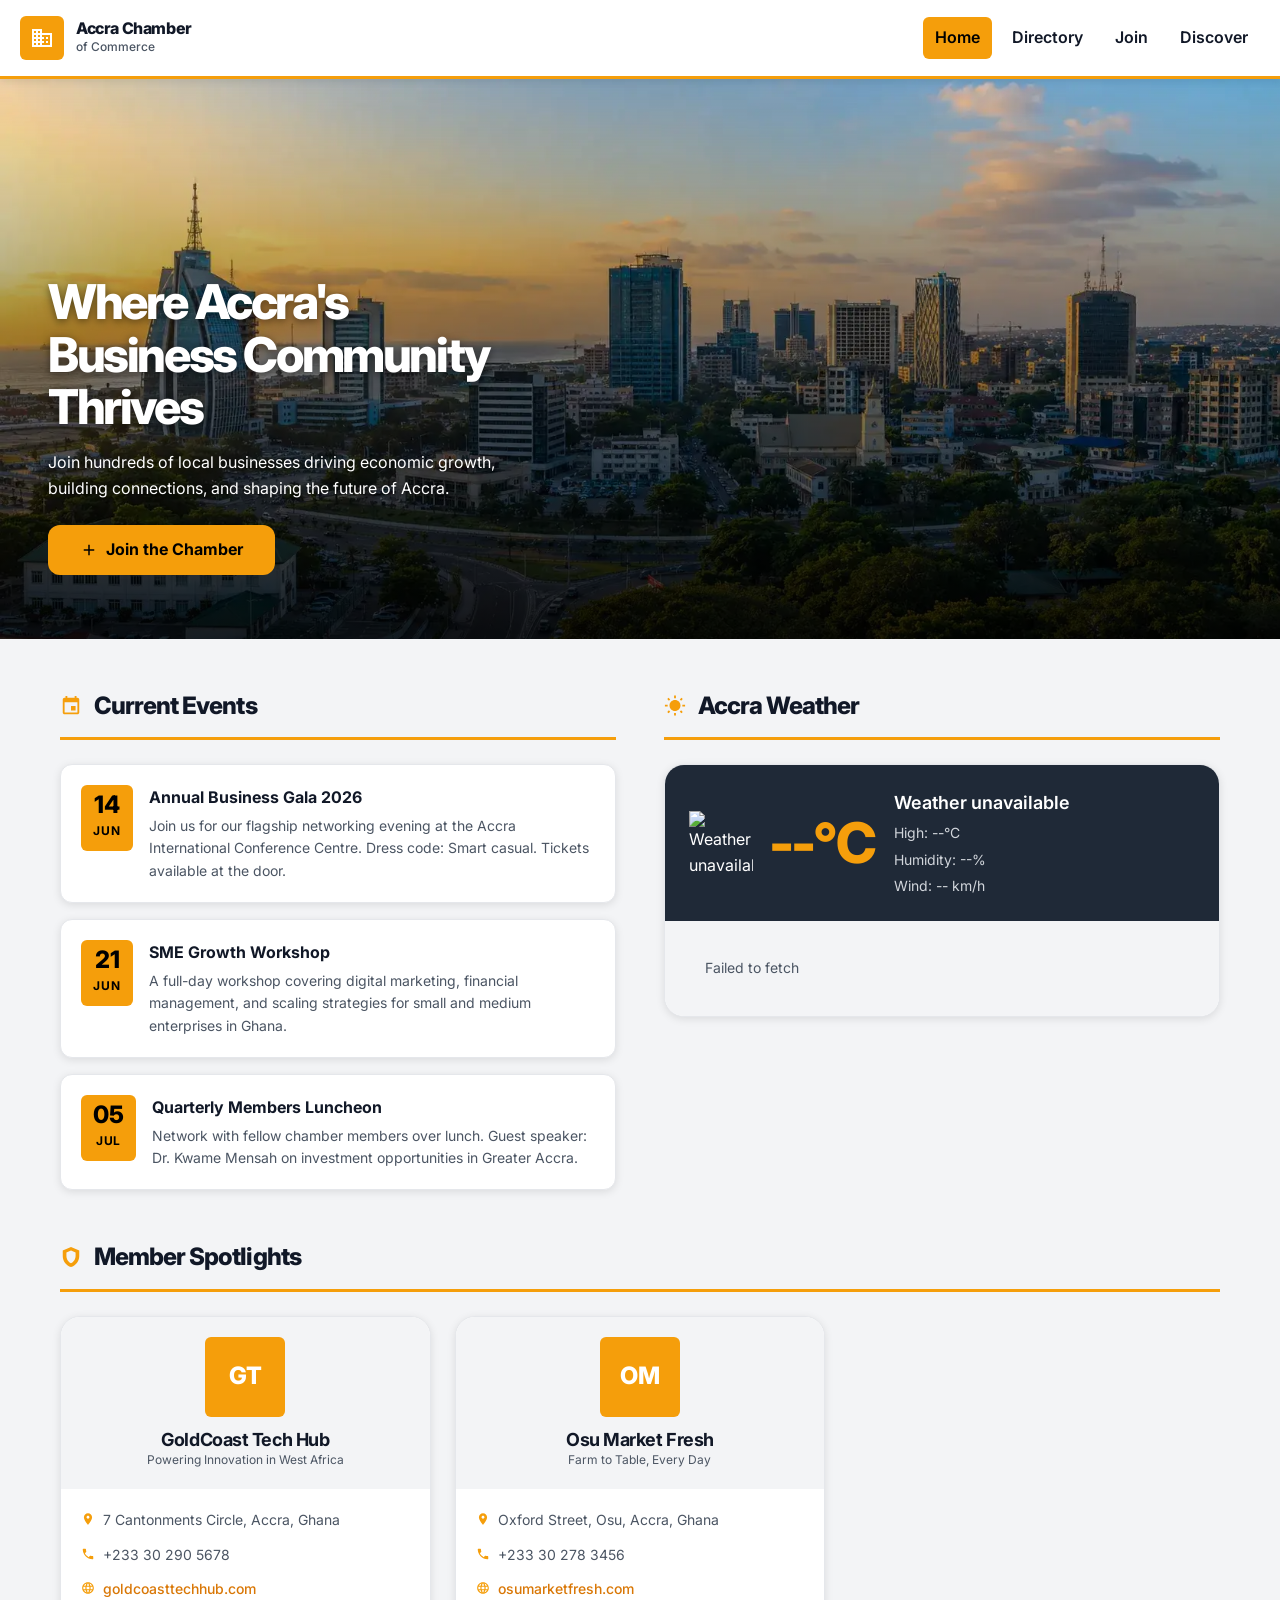
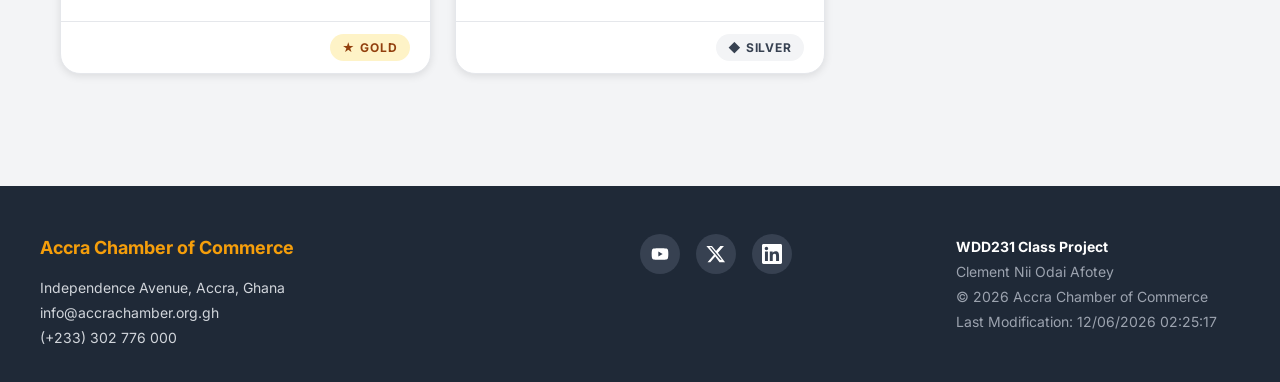
==== chamber/index.html @ cc4cff52 "Refactor index.html structure for clarity, update hero section, and enhance CSS styles for better re" ====
<!DOCTYPE html>
<html lang="en">
<head>
  <meta charset="UTF-8">
  <meta name="viewport" content="width=device-width, initial-scale=1.0">
  <meta name="description" content="Welcome to the Accra Chamber of Commerce — connecting local businesses, fostering growth, and building community in Accra, Ghana.">
  <meta name="author" content="Clement Nii Odai Afotey">
  <title>Home | Accra Chamber of Commerce</title>

  <!-- Favicon -->
  <link rel="icon" href="favicon.ico">

  <!-- Open Graph / Facebook -->
  <meta property="og:type" content="website">
  <meta property="og:url" content="https://vikersjunior.github.io/wdd231/chamber/index.html">
  <meta property="og:title" content="Accra Chamber of Commerce">
  <meta property="og:description" content="Connecting local businesses, fostering growth, and building community in Accra, Ghana.">
  <meta property="og:image" content="https://vikersjunior.github.io/wdd231/images/profile.webp">
  <meta property="og:locale" content="en_GH">
  <meta property="og:site_name" content="Accra Chamber of Commerce">

  <!-- Google Fonts — non-render-blocking -->
  <link rel="preconnect" href="https://fonts.googleapis.com">
  <link rel="preconnect" href="https://fonts.gstatic.com" crossorigin>
  <link rel="preload" as="style"
        href="https://fonts.googleapis.com/css2?family=Inter:ital,opsz,wght@0,14..32,100..900;1,14..32,100..900&display=swap">
  <link rel="stylesheet"
        href="https://fonts.googleapis.com/css2?family=Inter:ital,opsz,wght@0,14..32,100..900;1,14..32,100..900&display=swap"
        media="print" onload="this.media='all'">
  <noscript>
    <link rel="stylesheet"
          href="https://fonts.googleapis.com/css2?family=Inter:ital,opsz,wght@0,14..32,100..900;1,14..32,100..900&display=swap">
  </noscript>

  <!-- CSS: shared first, then page-specific -->
  <link rel="stylesheet" href="styles/normalize.css">
  <link rel="stylesheet" href="styles/small.css">
  <link rel="stylesheet" href="styles/large.css" media="screen and (min-width: 640px)">
  <link rel="stylesheet" href="styles/home.css">

  <!-- Scripts (deferred) -->
  <script src="scripts/date.js" defer></script>
  <script src="scripts/navigation.js" defer></script>
  <script src="scripts/weather.js" defer></script>
  <script src="scripts/spotlights.js" defer></script>
</head>
<body>

  <!-- ======================================================
       HEADER — identical to directory.html
  ====================================================== -->
  <header class="site-header">
    <a href="index.html" class="site-logo" aria-label="Accra Chamber of Commerce home">
      <div class="logo-icon" aria-hidden="true">
        <svg viewBox="0 0 24 24">
          <path d="M12 7V3H2v18h20V7H12zM6 19H4v-2h2v2zm0-4H4v-2h2v2zm0-4H4V9h2v2zm0-4H4V5h2v2zm4 12H8v-2h2v2zm0-4H8v-2h2v2zm0-4H8V9h2v2zm0-4H8V5h2v2zm10 12h-8v-2h2v-2h-2v-2h2v-2h-2V9h8v10zm-2-8h-2v2h2v-2zm0 4h-2v2h2v-2z"/>
        </svg>
      </div>
      <div class="logo-text">
        <span class="logo-name">Accra Chamber</span>
        <span class="logo-sub">of Commerce</span>
      </div>
    </a>

    <nav id="nav-menu"
         class="primary-nav"
         aria-label="Primary navigation">
      <a href="index.html" class="nav-link" aria-current="page">Home</a>
      <a href="directory.html" class="nav-link">Directory</a>
      <a href="join.html" class="nav-link">Join</a>
      <a href="discover.html" class="nav-link">Discover</a>
    </nav>

    <button id="menu-toggle"
            class="hamburger"
            aria-label="Toggle navigation menu"
            aria-expanded="false"
            aria-controls="nav-menu">
      <span></span>
      <span></span>
      <span></span>
    </button>
  </header>

  <!-- ======================================================
       MAIN CONTENT
  ====================================================== -->
  <main>

    <!-- ── Hero — with CTA overlay ──────────────────────── -->
    <section aria-label="Welcome banner">
      <div class="hero">
      <!-- Replace hero.webp with an actual Accra skyline or city image -->
      <img class="hero-img"
           src="images/hero.webp"
           alt="Accra city skyline at dusk"
           width="1400"
           height="560"
           loading="eager"
           fetchpriority="high">
      <div class="hero-overlay" aria-hidden="true"></div>
      <div class="hero-content">
        <h1 class="hero-title">Where Accra's<br>Business Community Thrives</h1>
        <p>Join hundreds of local businesses driving economic growth, building connections, and shaping the future of Accra.</p>
        <a href="join.html" class="cta-btn">
          <svg viewBox="0 0 24 24" width="18" height="18" fill="#000000" aria-hidden="true">
            <path d="M19 13h-6v6h-2v-6H5v-2h6V5h2v6h6v2z"/>
          </svg>
          Join the Chamber
        </a>
      </div>
    </div>
  </section>

    </section><!-- /.hero section -->

    <div class="home-main">

      <!-- ── Current Events ──────────────────────────────── -->
      <section class="home-section-events" aria-label="Current events">
        <h2 class="section-title">
          <svg viewBox="0 0 24 24" aria-hidden="true">
            <path d="M17 12h-5v5h5v-5zM16 1v2H8V1H6v2H5c-1.11 0-1.99.9-1.99 2L3 19c0 1.1.89 2 2 2h14c1.1 0 2-.9 2-2V5c0-1.1-.9-2-2-2h-1V1h-2zm3 18H5V8h14v11z"/>
          </svg>
          Current Events
        </h2>
        <div class="events-list">

          <article class="event-card">
            <div class="event-date">
              <span class="day">14</span>
              <span class="month">Jun</span>
            </div>
            <div class="event-info">
              <h3>Annual Business Gala 2026</h3>
              <p>Join us for our flagship networking evening at the Accra International Conference Centre. Dress code: Smart casual. Tickets available at the door.</p>
            </div>
          </article>

          <article class="event-card">
            <div class="event-date">
              <span class="day">21</span>
              <span class="month">Jun</span>
            </div>
            <div class="event-info">
              <h3>SME Growth Workshop</h3>
              <p>A full-day workshop covering digital marketing, financial management, and scaling strategies for small and medium enterprises in Ghana.</p>
            </div>
          </article>

          <article class="event-card">
            <div class="event-date">
              <span class="day">05</span>
              <span class="month">Jul</span>
            </div>
            <div class="event-info">
              <h3>Quarterly Members Luncheon</h3>
              <p>Network with fellow chamber members over lunch. Guest speaker: Dr. Kwame Mensah on investment opportunities in Greater Accra.</p>
            </div>
          </article>

        </div>
      </section>

      <!-- ── Weather ─────────────────────────────────────── -->
      <section class="home-section-weather" aria-label="Current weather in Accra">
        <h2 class="section-title">
          <svg viewBox="0 0 24 24" aria-hidden="true">
            <path d="M6.76 4.84l-1.8-1.79-1.41 1.41 1.79 1.79 1.42-1.41zM4 10.5H1v2h3v-2zm9-9.95h-2V3.5h2V.55zm7.45 3.91l-1.41-1.41-1.79 1.79 1.41 1.41 1.79-1.79zm-3.21 13.7l1.79 1.8 1.41-1.41-1.8-1.79-1.4 1.4zM20 10.5v2h3v-2h-3zm-8-5c-3.31 0-6 2.69-6 6s2.69 6 6 6 6-2.69 6-6-2.69-6-6-6zm-1 16.95h2V19.5h-2v2.95zm-7.45-3.91l1.41 1.41 1.79-1.8-1.41-1.41-1.79 1.8z"/>
          </svg>
          Accra Weather
        </h2>
        <div class="weather-card">
          <div class="weather-current">
            <div class="weather-main">
              <img id="weather-icon"
                   class="weather-icon"
                   src="data:image/svg+xml,%3Csvg xmlns='http://www.w3.org/2000/svg' viewBox='0 0 64 64'%3E%3C/svg%3E"
                   alt="Current weather conditions"
                   width="64"
                   height="64"
                   loading="lazy">
              <span id="weather-temp" class="weather-temp-display">--°C</span>
            </div>
            <div class="weather-info">
              <span id="weather-desc" class="weather-desc-text">Loading…</span>
              <span id="weather-high" class="weather-meta">High: --°C</span>
              <span id="weather-humidity" class="weather-meta">Humidity: --%</span>
              <span id="weather-wind" class="weather-meta">Wind: -- km/h</span>
            </div>
          </div>
          <div id="weather-forecast" class="weather-forecast" role="group" aria-label="3-day forecast">
            <!-- Populated by weather.js -->
          </div>
        </div>
      </section>

      <!-- ── Company Spotlights ──────────────────────────── -->
      <section class="home-section-spotlights" aria-label="Member spotlights">
        <h2 class="section-title">
          <svg viewBox="0 0 24 24" aria-hidden="true">
            <path d="M12 1L3 5v6c0 5.55 3.84 10.74 9 12 5.16-1.26 9-6.45 9-12V5l-9-4zm0 4l5 2.18V11c0 3.5-2.33 6.79-5 7.93-2.67-1.14-5-4.43-5-7.93V7.18L12 5z"/>
          </svg>
          Member Spotlights
        </h2>
        <div id="spotlight-grid" role="group" aria-live="polite" aria-label="Featured members">
          <!-- Populated by spotlights.js -->
        </div>
      </section>

    </div><!-- /.home-main -->

  </main>

  <!-- ======================================================
       FOOTER — identical to directory.html
  ====================================================== -->
  <footer class="site-footer">
    <div class="footer-inner">

      <div class="footer-brand">
        <p>Accra Chamber of Commerce</p>
        <address>
          Independence Avenue, Accra, Ghana<br>
          info@accrachamber.org.gh<br>
          <a href="tel:+233302776000">(+233) 302 776 000</a>
        </address>
      </div>

      <div class="footer-social">
        <a href="https://youtube.com" aria-label="YouTube" target="_blank" rel="noopener noreferrer">
          <svg viewBox="0 0 24 24" aria-hidden="true">
            <path d="M21.58 7.19c-.23-.86-.91-1.54-1.77-1.77C18.25 5 12 5 12 5s-6.25 0-7.81.42c-.86.23-1.54.91-1.77 1.77C2 8.75 2 12 2 12s0 3.25.42 4.81c.23.86.91 1.54 1.77 1.77C5.75 19 12 19 12 19s6.25 0 7.81-.42c.86-.23 1.54-.91 1.77-1.77C22 15.25 22 12 22 12s0-3.25-.42-4.81zM10 15V9l5.2 3-5.2 3z"/>
          </svg>
        </a>
        <a href="https://twitter.com" aria-label="X (Twitter)" target="_blank" rel="noopener noreferrer">
          <svg viewBox="0 0 24 24" aria-hidden="true">
            <path d="M18.244 2.25h3.308l-7.227 8.26 8.502 11.24h-6.6l-5.165-6.75-5.913 6.75h-3.308l7.73-8.835L.424 2.25h6.755l4.872 6.237 5.193-6.237zM17.002 18.874h1.834L6.287 3.875H4.332l12.67 14.999z"/>
          </svg>
        </a>
        <a href="https://linkedin.com" aria-label="LinkedIn" target="_blank" rel="noopener noreferrer">
          <svg viewBox="0 0 24 24" aria-hidden="true">
            <path d="M20.447 20.452h-3.554v-5.569c0-1.328-.027-3.037-1.852-3.037-1.853 0-2.136 1.445-2.136 2.939v5.667H9.351V9h3.414v1.561h.046c.477-.9 1.637-1.85 3.37-1.85 3.601 0 4.267 2.37 4.267 5.455v6.286zM5.337 7.433c-1.144 0-2.063-.926-2.063-2.065 0-1.138.92-2.063 2.063-2.063 1.14 0 2.064.925 2.064 2.063 0 1.139-.925 2.065-2.064 2.065zm1.782 13.019H3.555V9h3.564v11.452zM22.225 0H1.771C.792 0 0 .774 0 1.729v20.542C0 23.227.792 24 1.771 24h20.451C23.2 24 24 23.227 24 22.271V1.729C24 .774 23.2 0 22.225 0z"/>
          </svg>
        </a>
      </div>

      <div class="footer-meta">
        <strong>WDD231 Class Project</strong><br>
        Clement Nii Odai Afotey<br>
        &copy; <span id="currentyear">2026</span> Accra Chamber of Commerce<br>
        <span id="lastModified">Last Modification: --/--/---- --:--:--</span>
      </div>

    </div>
  </footer>

</body>
</html>
---- chamber/styles/small.css ----
/* ============================================================
   Chamber of Commerce — Design Tokens
   ============================================================ */
:root {
  --color-primary: #f59e0b;
  --color-primary-dark: #d97706;
  --color-secondary: #f3f4f6;
  --color-black: #000000;
  --color-white: #ffffff;
  --color-text: #111827;
  --color-text-muted: #4b5563;
  --color-border: #e5e7eb;
  --color-footer-bg: #1f2937;
  --color-shadow: #0000001a;

  --color-gold-badge: #f59e0b;
  --color-silver-badge: #9ca3af;
  --color-member-badge: #6b7280;

  --font-body: Inter, "Segoe UI", Roboto, Helvetica, Arial, sans-serif;

  --fs-xs: 0.75rem;
  --fs-sm: 0.875rem;
  --fs-base: 1rem;
  --fs-lg: 1.125rem;
  --fs-xl: 1.5rem;
  --fs-2xl: 2rem;

  --space-1: 0.25rem;
  --space-2: 0.5rem;
  --space-3: 0.75rem;
  --space-4: 1rem;
  --space-5: 1.25rem;
  --space-6: 1.5rem;
  --space-8: 2rem;
  --space-10: 3rem;
  --space-12: 4rem;

  --radius-sm: 6px;
  --radius-md: 12px;
  --radius-lg: 20px;
  --shadow: 0 2px 8px var(--color-shadow);
}

/* ============================================================
   Reset & Base
   ============================================================ */
*, *::before, *::after {
  box-sizing: border-box;
  margin: 0;
  padding: 0;
}

html { scroll-behavior: smooth; }

body {
  font-family: var(--font-body);
  background: var(--color-secondary);
  color: var(--color-text);
  line-height: 1.6;
  min-height: 100vh;
}

img {
  display: block;
  max-width: 100%;
}

a { text-decoration: none; }

button {
  font-family: var(--font-body);
  cursor: pointer;
  border: 0;
}

/* ============================================================
   Visually Hidden
   ============================================================ */
.visually-hidden {
  position: absolute;
  width: 1px;
  height: 1px;
  padding: 0;
  margin: -1px;
  overflow: hidden;
  clip-path: inset(50%);
  white-space: nowrap;
  border: 0;
}

/* ============================================================
   Header
   ============================================================ */
.site-header {
  background: var(--color-white);
  border-bottom: 3px solid var(--color-primary);
  padding: var(--space-4) var(--space-5);
  display: flex;
  align-items: center;
  justify-content: space-between;
  gap: var(--space-4);
  position: sticky;
  top: 0;
  z-index: 100;
  box-shadow: var(--shadow);
}

.site-logo {
  display: flex;
  align-items: center;
  gap: var(--space-3);
  text-decoration: none;
}

.logo-icon {
  width: 44px;
  height: 44px;
  background: var(--color-primary);
  border-radius: var(--radius-sm);
  display: flex;
  align-items: center;
  justify-content: center;
  flex-shrink: 0;
}

.logo-icon svg {
  width: 24px;
  height: 24px;
  fill: var(--color-white);
}

.logo-text {
  display: flex;
  flex-direction: column;
}

.logo-name {
  font-size: var(--fs-base);
  font-weight: 800;
  color: var(--color-text);
  line-height: 1.1;
  letter-spacing: -0.025em;
}

.logo-sub {
  font-size: var(--fs-xs);
  color: var(--color-text-muted);
  font-weight: 500;
}

/* Hamburger */
.hamburger {
  display: flex;
  flex-direction: column;
  justify-content: space-between;
  width: 2rem;
  height: 1.4rem;
  background: #00000000;
  border: 0;
  cursor: pointer;
  padding: 0;
  z-index: 101;
}

.hamburger span {
  width: 100%;
  height: 3px;
  background: var(--color-text);
  border-radius: 999px;
  transition: transform 0.2s ease, opacity 0.2s ease;
}

/* Primary Nav */
.primary-nav {
  display: none;
  flex-direction: column;
  gap: var(--space-2);
  position: absolute;
  top: calc(100% + 2px);
  left: 0;
  right: 0;
  background: var(--color-white);
  border-bottom: 3px solid var(--color-primary);
  padding: var(--space-4) var(--space-5);
  box-shadow: var(--shadow);
}

.primary-nav.is-open {
  display: flex;
}

.nav-link {
  font-size: var(--fs-base);
  font-weight: 600;
  color: var(--color-text);
  padding: var(--space-2) var(--space-3);
  border-radius: var(--radius-sm);
  transition: background 0.15s ease, color 0.15s ease;
}

.nav-link:hover {
  background: var(--color-secondary);
  color: var(--color-primary-dark);
}

.nav-link[aria-current="page"] {
  background: var(--color-primary);
  color: var(--color-black);
}

/* ============================================================
   Page Wrapper
   ============================================================ */
.page-wrapper {
  max-width: 1200px;
  margin: 0 auto;
  padding: var(--space-8) var(--space-5);
}

/* ============================================================
   Page Hero / Intro
   ============================================================ */
.page-intro {
  margin-bottom: var(--space-8);
}

.page-intro h1 {
  font-size: var(--fs-2xl);
  font-weight: 800;
  color: var(--color-text);
  letter-spacing: -0.05em;
  line-height: 1.1;
}

.page-intro p {
  color: var(--color-text-muted);
  font-size: var(--fs-base);
  margin-top: var(--space-2);
}

/* ============================================================
   Toolbar (view toggle + count)
   ============================================================ */
.directory-toolbar {
  display: flex;
  align-items: center;
  justify-content: space-between;
  flex-wrap: wrap;
  gap: var(--space-4);
  margin-bottom: var(--space-6);
  padding: var(--space-4);
  background: var(--color-white);
  border-radius: var(--radius-md);
  box-shadow: var(--shadow);
}

.member-count {
  font-size: var(--fs-sm);
  color: var(--color-text-muted);
  font-weight: 500;
}

.member-count strong {
  color: var(--color-text);
}

.view-toggle {
  display: flex;
  gap: var(--space-2);
}

.toggle-btn {
  display: inline-flex;
  align-items: center;
  gap: var(--space-2);
  padding: var(--space-2) var(--space-4);
  border-radius: var(--radius-sm);
  font-size: var(--fs-sm);
  font-weight: 600;
  background: var(--color-secondary);
  color: var(--color-text-muted);
  border: 1px solid var(--color-border);
  transition: all 0.15s ease;
}

.toggle-btn svg {
  width: 16px;
  height: 16px;
  fill: var(--color-text-muted);
}

.toggle-btn.active svg,
.toggle-btn:hover svg {
  fill: var(--color-black);
}

.toggle-btn.active,
.toggle-btn:hover {
  background: var(--color-primary);
  color: var(--color-black);
  border-color: var(--color-primary);
}

/* ============================================================
   Members Grid (default)
   ============================================================ */
#members-container {
  display: grid;
  grid-template-columns: 1fr;
  gap: var(--space-6);
}

#members-container[aria-busy="true"] {
  min-height: 1600px;
}

/* ============================================================
   Member Card (grid view)
   ============================================================ */
.member-card {
  background: var(--color-white);
  border-radius: var(--radius-lg);
  overflow: hidden;
  box-shadow: var(--shadow);
  border: 1px solid var(--color-border);
  display: flex;
  flex-direction: column;
  transition: transform 0.2s ease, box-shadow 0.2s ease;
}

.member-card:hover {
  transform: translateY(-2px);
  box-shadow: 0 8px 24px var(--color-shadow);
}

.member-card.is-skeleton:hover {
  transform: none;
  box-shadow: var(--shadow);
}

.card-header {
  background: var(--color-secondary);
  padding: var(--space-5);
  display: flex;
  flex-direction: column;
  align-items: center;
  gap: var(--space-3);
  text-align: center;
}

.card-logo {
  width: 80px;
  height: 80px;
  object-fit: contain;
  border-radius: var(--radius-sm);
}

.card-logo-placeholder {
  width: 80px;
  height: 80px;
  background: var(--color-primary);
  border-radius: var(--radius-sm);
  display: flex;
  align-items: center;
  justify-content: center;
  font-size: var(--fs-xl);
  font-weight: 800;
  color: var(--color-white);
}

.card-name {
  font-size: var(--fs-lg);
  font-weight: 700;
  color: var(--color-text);
  letter-spacing: -0.025em;
  line-height: 1.2;
}

.card-tagline {
  font-size: var(--fs-xs);
  color: var(--color-text-muted);
}

.card-line {
  border-radius: 999px;
  background: linear-gradient(90deg, #e5e7eb 0%, #f3f4f6 50%, #e5e7eb 100%);
  background-size: 200% 100%;
  animation: skeleton-loading 1.4s ease-in-out infinite;
}

.card-line.name-line {
  width: 10rem;
  height: 1.25rem;
}

.card-line.tagline-line {
  width: 8rem;
  height: 0.875rem;
  margin-top: var(--space-2);
}

.card-line.detail-line {
  width: 100%;
  height: 0.95rem;
}

.member-card.is-skeleton .card-logo-placeholder {
  color: #00000000;
}

.member-card.is-skeleton .membership-badge {
  min-width: 5.75rem;
  min-height: 1.625rem;
  color: #00000000;
  background: linear-gradient(90deg, #e5e7eb 0%, #f3f4f6 50%, #e5e7eb 100%);
  background-size: 200% 100%;
  animation: skeleton-loading 1.4s ease-in-out infinite;
}

.card-body {
  padding: var(--space-5);
  display: flex;
  flex-direction: column;
  gap: var(--space-3);
  flex: 1;
}

.card-detail {
  display: flex;
  align-items: flex-start;
  gap: var(--space-2);
  font-size: var(--fs-sm);
  color: var(--color-text-muted);
}

.card-detail svg {
  width: 14px;
  height: 14px;
  fill: var(--color-primary);
  flex-shrink: 0;
  margin-top: 3px;
}

.card-detail a {
  color: var(--color-primary-dark);
  font-weight: 500;
}

.card-detail a:hover {
  text-decoration: underline;
}

.card-footer {
  padding: var(--space-3) var(--space-5);
  border-top: 1px solid var(--color-border);
  display: flex;
  align-items: center;
  justify-content: flex-end;
}

.membership-badge {
  display: inline-flex;
  align-items: center;
  gap: var(--space-1);
  padding: var(--space-1) var(--space-3);
  border-radius: 999px;
  font-size: var(--fs-xs);
  font-weight: 700;
  text-transform: uppercase;
  letter-spacing: 0.08em;
}

.membership-badge.gold {
  background: #fef3c7;
  color: #92400e;
}

.membership-badge.silver {
  background: #f3f4f6;
  color: #374151;
}

.membership-badge.member {
  background: #e5e7eb;
  color: #6b7280;
}

/* ============================================================
   List View
   ============================================================ */
#members-container.list-view {
  grid-template-columns: 1fr;
  gap: var(--space-3);
}

#members-container.list-view .member-card {
  flex-direction: row;
  align-items: center;
  border-radius: var(--radius-md);
}

#members-container.list-view .card-header {
  flex-direction: row;
  align-items: center;
  text-align: left;
  padding: var(--space-4);
  background: #00000000;
  min-width: 200px;
  flex-shrink: 0;
}

#members-container.list-view .card-logo,
#members-container.list-view .card-logo-placeholder {
  width: 44px;
  height: 44px;
  font-size: var(--fs-base);
}

#members-container.list-view .card-tagline {
  display: none;
}

#members-container.list-view .card-body {
  flex-direction: row;
  flex-wrap: wrap;
  padding: var(--space-4);
  gap: var(--space-4);
  align-items: center;
}

#members-container.list-view .card-body img {
  display: none;
}

#members-container.list-view .card-footer {
  border-top: none;
  border-left: 1px solid var(--color-border);
  padding: var(--space-4);
  margin-left: auto;
  flex-shrink: 0;
}

/* Hide image column in list view */
#members-container.list-view .card-img-wrap {
  display: none;
}

/* ============================================================
   Footer
   ============================================================ */
.site-footer {
  background: var(--color-footer-bg);
  color: var(--color-white);
  padding: var(--space-10) var(--space-5) var(--space-8);
  margin-top: var(--space-12);
}

.footer-inner {
  max-width: 1200px;
  margin: 0 auto;
  display: grid;
  grid-template-columns: 1fr;
  gap: var(--space-8);
}

.footer-brand p {
  font-weight: 700;
  font-size: var(--fs-lg);
  color: var(--color-primary);
  margin-bottom: var(--space-3);
}

.footer-brand address {
  font-style: normal;
  font-size: var(--fs-sm);
  color: #d1d5db;
  line-height: 1.8;
}

.footer-brand address a {
  color: #d1d5db;
}

.footer-social {
  display: flex;
  gap: var(--space-4);
  align-items: center;
}

.footer-social a {
  width: 40px;
  height: 40px;
  border-radius: 50%;
  background: #374151;
  display: inline-flex;
  align-items: center;
  justify-content: center;
  color: var(--color-white);
  transition: background 0.15s ease;
}

.footer-social a:hover {
  background: var(--color-primary);
}

.footer-social svg {
  width: 20px;
  height: 20px;
  fill: var(--color-white);
}

.footer-meta {
  font-size: var(--fs-sm);
  color: #9ca3af;
  line-height: 1.8;
}

.footer-meta strong {
  color: var(--color-white);
}

#lastModified {
  display: inline-block;
  min-width: 30ch;
}

@keyframes skeleton-loading {
  from {
    background-position: 200% 0;
  }

  to {
    background-position: -200% 0;
  }
}

/* ============================================================
   Reduced Motion
   ============================================================ */
@media (prefers-reduced-motion: reduce) {
  *, *::before, *::after {
    transition-duration: 0.001ms !important;
    animation-duration: 0.001ms !important;
    scroll-behavior: auto !important;
  }

  .card-line,
  .member-card.is-skeleton .membership-badge {
    animation: none;
  }
}
---- chamber/styles/large.css ----
/* ============================================================
   Tablet: 640px+
   ============================================================ */
@media screen and (min-width: 640px) {
  .hamburger {
    display: none;
  }

  .primary-nav {
    display: flex;
    flex-direction: row;
    position: static;
    background: #00000000;
    border-bottom: none;
    padding: 0;
    box-shadow: 0 0 0 var(--color-shadow);
    gap: var(--space-2);
  }

  #members-container {
    grid-template-columns: repeat(2, minmax(0, 1fr));
  }

  #members-container[aria-busy="true"] {
    min-height: 920px;
  }
}

/* ============================================================
   Desktop: 1024px+
   ============================================================ */
@media screen and (min-width: 1024px) {
  .page-wrapper {
    padding: var(--space-10) var(--space-8);
  }

  #members-container {
    grid-template-columns: repeat(3, minmax(0, 1fr));
  }

  #members-container[aria-busy="true"] {
    min-height: 640px;
  }

  .footer-inner {
    grid-template-columns: 2fr 1fr 1fr;
    align-items: start;
  }
}
---- chamber/styles/home.css ----
/* ============================================================
   Hero
   ============================================================ */
.hero {
  position: relative;
  width: 100%;
  min-height: 420px;
  overflow: hidden;
  display: flex;
  align-items: flex-end;
}

.hero-img {
  position: absolute;
  inset: 0;
  width: 100%;
  height: 100%;
  object-fit: cover;
  object-position: center;
  z-index: 0;
}

.hero-overlay {
  position: absolute;
  inset: 0;
  background: linear-gradient(to top, #000000cc 0%, #00000066 50%, #00000000 100%);
  z-index: 1;
}

.hero-content {
  position: relative;
  z-index: 2;
  padding: var(--space-10) var(--space-5);
  max-width: 640px;
}

.hero-title {
  font-size: var(--fs-2xl);
  font-weight: 800;
  color: var(--color-white);
  letter-spacing: -0.05em;
  line-height: 1.1;
  margin-bottom: var(--space-4);
  text-shadow: 0 2px 8px #00000080;
}

.hero-content p {
  color: var(--color-white);
  font-size: var(--fs-base);
  margin-bottom: var(--space-6);
  max-width: 480px;
  text-shadow: 0 1px 4px #00000099;
}

.cta-btn {
  display: inline-flex;
  align-items: center;
  gap: var(--space-2);
  padding: var(--space-3) var(--space-8);
  background: var(--color-primary);
  color: var(--color-black);
  font-weight: 700;
  font-size: var(--fs-base);
  border-radius: var(--radius-md);
  text-decoration: none;
  transition: background 0.15s ease, transform 0.15s ease;
  border: 0;
}

.cta-btn:hover {
  background: var(--color-primary-dark);
  transform: translateY(-1px);
}

/* ============================================================
   Home main grid
   ============================================================ */
.home-main {
  max-width: 1200px;
  margin: 0 auto;
  padding: var(--space-10) var(--space-5);
  display: grid;
  grid-template-columns: 1fr;
  gap: var(--space-10);
}

/* ============================================================
   Section title
   ============================================================ */
.section-title {
  font-size: var(--fs-xl);
  font-weight: 800;
  color: var(--color-text);
  letter-spacing: -0.04em;
  margin-bottom: var(--space-6);
  padding-bottom: var(--space-3);
  border-bottom: 3px solid var(--color-primary);
  display: flex;
  align-items: center;
  gap: var(--space-3);
}

.section-title svg {
  width: 22px;
  height: 22px;
  fill: var(--color-primary);
  flex-shrink: 0;
}

/* ============================================================
   Weather
   ============================================================ */
.weather-card {
  background: var(--color-white);
  border-radius: var(--radius-lg);
  overflow: hidden;
  box-shadow: var(--shadow);
  border: 1px solid var(--color-border);
}

.weather-current {
  background: var(--color-footer-bg);
  color: var(--color-white);
  padding: var(--space-6);
  display: flex;
  align-items: center;
  gap: var(--space-5);
  flex-wrap: wrap;
}

.weather-main {
  display: flex;
  align-items: center;
  gap: var(--space-4);
}

.weather-temp-display {
  font-size: 3.5rem;
  font-weight: 800;
  color: var(--color-primary);
  line-height: 1;
  letter-spacing: -0.05em;
}

.weather-icon {
  width: 64px;
  height: 64px;
}

.weather-info {
  display: flex;
  flex-direction: column;
  gap: var(--space-1);
}

.weather-desc-text {
  font-size: var(--fs-lg);
  font-weight: 600;
  color: var(--color-white);
}

.weather-meta {
  font-size: var(--fs-sm);
  color: #d1d5db;
}

.weather-forecast {
  padding: var(--space-5) var(--space-6);
  display: grid;
  grid-template-columns: repeat(3, 1fr);
  gap: var(--space-4);
  background: var(--color-secondary);
}

.forecast-day {
  display: flex;
  flex-direction: column;
  align-items: center;
  gap: var(--space-1);
  text-align: center;
}

.forecast-label {
  font-size: var(--fs-sm);
  font-weight: 700;
  color: var(--color-text);
}

.forecast-temp {
  font-size: var(--fs-lg);
  font-weight: 800;
  color: var(--color-primary-dark);
}

.forecast-desc {
  font-size: var(--fs-xs);
  color: var(--color-text-muted);
}

.weather-error {
  padding: var(--space-4);
  color: var(--color-text-muted);
  font-size: var(--fs-sm);
}

/* ============================================================
   Events
   ============================================================ */
.events-list {
  display: flex;
  flex-direction: column;
  gap: var(--space-4);
}

.event-card {
  background: var(--color-white);
  border-radius: var(--radius-md);
  border: 1px solid var(--color-border);
  padding: var(--space-5);
  box-shadow: var(--shadow);
  display: grid;
  grid-template-columns: auto 1fr;
  gap: var(--space-4);
  align-items: start;
}

.event-date {
  background: var(--color-primary);
  color: var(--color-black);
  border-radius: var(--radius-sm);
  padding: var(--space-2) var(--space-3);
  text-align: center;
  min-width: 52px;
}

.event-date .day {
  font-size: var(--fs-xl);
  font-weight: 800;
  line-height: 1;
  display: block;
}

.event-date .month {
  font-size: var(--fs-xs);
  font-weight: 700;
  text-transform: uppercase;
  letter-spacing: 0.08em;
}

.event-info h3 {
  font-size: var(--fs-base);
  font-weight: 700;
  color: var(--color-text);
  margin-bottom: var(--space-1);
}

.event-info p {
  font-size: var(--fs-sm);
  color: var(--color-text-muted);
}

/* ============================================================
   Spotlight grid — cards reuse .member-card from small.css
   ============================================================ */
#spotlight-grid {
  display: grid;
  grid-template-columns: 1fr;
  gap: var(--space-6);
}

/* ============================================================
   Responsive — Tablet 640px+
   ============================================================ */
@media screen and (min-width: 640px) {
  .hero-title {
    font-size: 2.5rem;
  }

  #spotlight-grid {
    grid-template-columns: repeat(2, 1fr);
  }
}

/* ============================================================
   Responsive — Desktop 1024px+
   ============================================================ */
@media screen and (min-width: 1024px) {
  .hero {
    min-height: 560px;
  }

  .hero-content {
    padding: var(--space-12) var(--space-10);
  }

  .hero-title {
    font-size: 3rem;
  }

  .home-main {
    grid-template-columns: 1fr 1fr;
    grid-template-rows: auto auto;
  }

  .home-section-events    { grid-column: 1; grid-row: 1; }
  .home-section-weather   { grid-column: 2; grid-row: 1; }
  .home-section-spotlights { grid-column: 1 / -1; grid-row: 2; }

  #spotlight-grid {
    grid-template-columns: repeat(3, 1fr);
  }
}
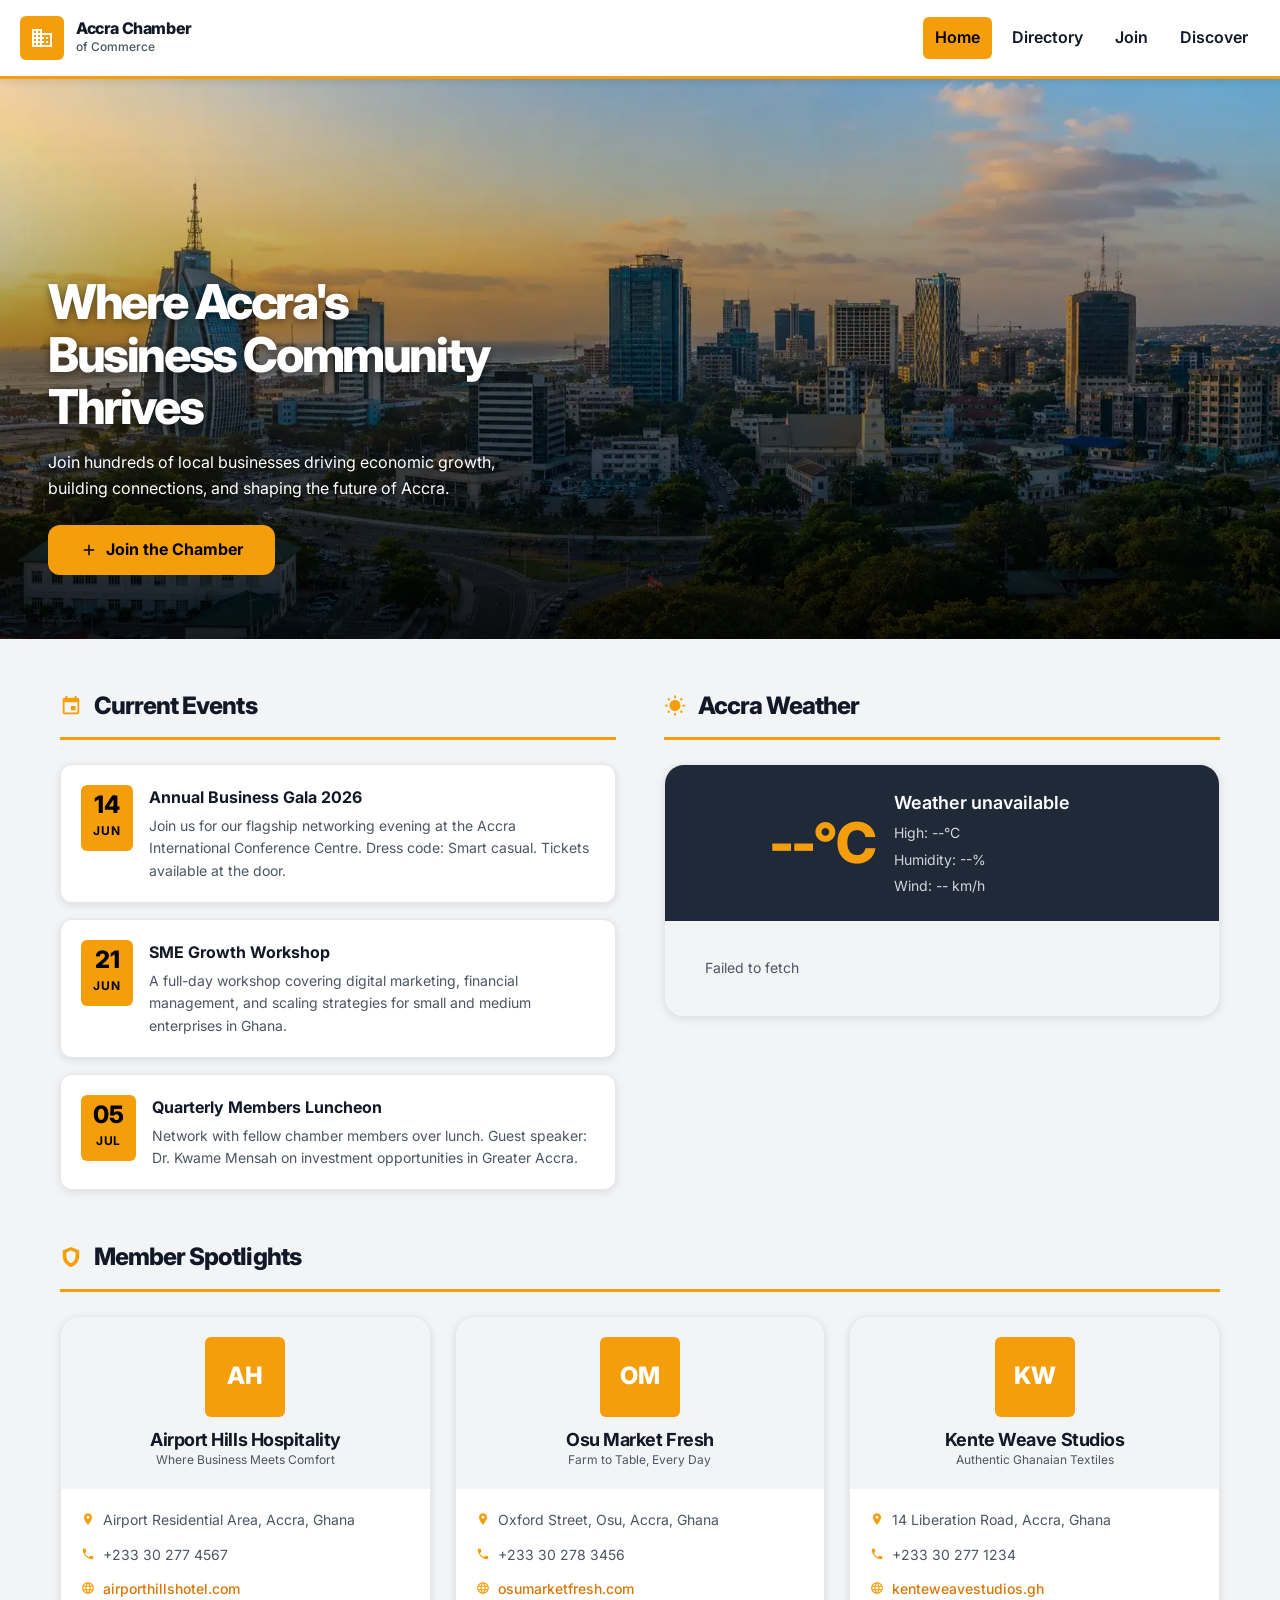
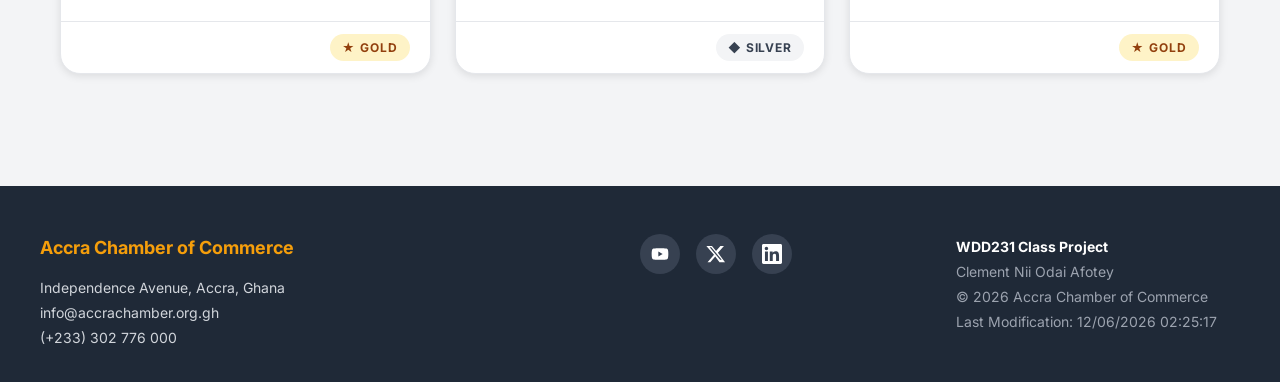
==== commit 85934ef0: "Enhance index.html and weather.js for improved weather icon handling; update CSS variables for bette" ====
--- a/chamber/index.html
+++ b/chamber/index.html
@@ -103,7 +103,7 @@
         <h1 class="hero-title">Where Accra's<br>Business Community Thrives</h1>
         <p>Join hundreds of local businesses driving economic growth, building connections, and shaping the future of Accra.</p>
         <a href="join.html" class="cta-btn">
-          <svg viewBox="0 0 24 24" width="18" height="18" fill="#000000" aria-hidden="true">
+          <svg viewBox="0 0 24 24" width="18" height="18" fill="currentColor" aria-hidden="true">
             <path d="M19 13h-6v6h-2v-6H5v-2h6V5h2v6h6v2z"/>
           </svg>
           Join the Chamber
@@ -111,8 +111,6 @@
       </div>
     </div>
   </section>
-
-    </section><!-- /.hero section -->
 
     <div class="home-main">
 
@@ -175,7 +173,7 @@
             <div class="weather-main">
               <img id="weather-icon"
                    class="weather-icon"
-                   src="data:image/svg+xml,%3Csvg xmlns='http://www.w3.org/2000/svg' viewBox='0 0 64 64'%3E%3C/svg%3E"
+                   src="[data-uri]"
                    alt="Current weather conditions"
                    width="64"
                    height="64"
@@ -256,4 +254,4 @@
   </footer>
 
 </body>
-</html>+</html>
--- a/chamber/styles/small.css
+++ b/chamber/styles/small.css
@@ -12,6 +12,17 @@
   --color-border: #e5e7eb;
   --color-footer-bg: #1f2937;
   --color-shadow: #0000001a;
+  --color-transparent: #00000000;
+  --color-overlay-strong: #000000cc;
+  --color-overlay-medium: #00000066;
+  --color-shadow-strong: #00000080;
+  --color-shadow-soft: #00000099;
+  --color-muted-on-dark: #d1d5db;
+  --color-surface-strong: #374151;
+  --color-skeleton-start: #e5e7eb;
+  --color-skeleton-mid: #f3f4f6;
+  --color-badge-gold-bg: #fef3c7;
+  --color-badge-gold-text: #92400e;
 
   --color-gold-badge: #f59e0b;
   --color-silver-badge: #9ca3af;
@@ -156,7 +167,7 @@
   justify-content: space-between;
   width: 2rem;
   height: 1.4rem;
-  background: #00000000;
+  background: var(--color-transparent);
   border: 0;
   cursor: pointer;
   padding: 0;
@@ -384,7 +395,7 @@
 
 .card-line {
   border-radius: 999px;
-  background: linear-gradient(90deg, #e5e7eb 0%, #f3f4f6 50%, #e5e7eb 100%);
+  background: linear-gradient(90deg, var(--color-skeleton-start) 0%, var(--color-skeleton-mid) 50%, var(--color-skeleton-start) 100%);
   background-size: 200% 100%;
   animation: skeleton-loading 1.4s ease-in-out infinite;
 }
@@ -406,14 +417,14 @@
 }
 
 .member-card.is-skeleton .card-logo-placeholder {
-  color: #00000000;
+  color: var(--color-transparent);
 }
 
 .member-card.is-skeleton .membership-badge {
   min-width: 5.75rem;
   min-height: 1.625rem;
-  color: #00000000;
-  background: linear-gradient(90deg, #e5e7eb 0%, #f3f4f6 50%, #e5e7eb 100%);
+  color: var(--color-transparent);
+  background: linear-gradient(90deg, var(--color-skeleton-start) 0%, var(--color-skeleton-mid) 50%, var(--color-skeleton-start) 100%);
   background-size: 200% 100%;
   animation: skeleton-loading 1.4s ease-in-out infinite;
 }
@@ -472,18 +483,18 @@
 }
 
 .membership-badge.gold {
-  background: #fef3c7;
-  color: #92400e;
+  background: var(--color-badge-gold-bg);
+  color: var(--color-badge-gold-text);
 }
 
 .membership-badge.silver {
-  background: #f3f4f6;
-  color: #374151;
+  background: var(--color-secondary);
+  color: var(--color-surface-strong);
 }
 
 .membership-badge.member {
-  background: #e5e7eb;
-  color: #6b7280;
+  background: var(--color-border);
+  color: var(--color-member-badge);
 }
 
 /* ============================================================
@@ -505,7 +516,7 @@
   align-items: center;
   text-align: left;
   padding: var(--space-4);
-  background: #00000000;
+  background: var(--color-transparent);
   min-width: 200px;
   flex-shrink: 0;
 }
@@ -574,12 +585,12 @@
 .footer-brand address {
   font-style: normal;
   font-size: var(--fs-sm);
-  color: #d1d5db;
+  color: var(--color-muted-on-dark);
   line-height: 1.8;
 }
 
 .footer-brand address a {
-  color: #d1d5db;
+  color: var(--color-muted-on-dark);
 }
 
 .footer-social {
@@ -592,7 +603,7 @@
   width: 40px;
   height: 40px;
   border-radius: 50%;
-  background: #374151;
+  background: var(--color-surface-strong);
   display: inline-flex;
   align-items: center;
   justify-content: center;
@@ -612,7 +623,7 @@
 
 .footer-meta {
   font-size: var(--fs-sm);
-  color: #9ca3af;
+  color: var(--color-silver-badge);
   line-height: 1.8;
 }
 
--- a/chamber/styles/large.css
+++ b/chamber/styles/large.css
@@ -10,7 +10,7 @@
     display: flex;
     flex-direction: row;
     position: static;
-    background: #00000000;
+    background: var(--color-transparent);
     border-bottom: none;
     padding: 0;
     box-shadow: 0 0 0 var(--color-shadow);
--- a/chamber/styles/home.css
+++ b/chamber/styles/home.css
@@ -5,6 +5,7 @@
   position: relative;
   width: 100%;
   min-height: 420px;
+  background: var(--color-footer-bg);
   overflow: hidden;
   display: flex;
   align-items: flex-end;
@@ -23,7 +24,7 @@
 .hero-overlay {
   position: absolute;
   inset: 0;
-  background: linear-gradient(to top, #000000cc 0%, #00000066 50%, #00000000 100%);
+  background: linear-gradient(to top, var(--color-overlay-strong) 0%, var(--color-overlay-medium) 50%, var(--color-transparent) 100%);
   z-index: 1;
 }
 
@@ -41,7 +42,7 @@
   letter-spacing: -0.05em;
   line-height: 1.1;
   margin-bottom: var(--space-4);
-  text-shadow: 0 2px 8px #00000080;
+  text-shadow: 0 2px 8px var(--color-shadow-strong);
 }
 
 .hero-content p {
@@ -49,7 +50,7 @@
   font-size: var(--fs-base);
   margin-bottom: var(--space-6);
   max-width: 480px;
-  text-shadow: 0 1px 4px #00000099;
+  text-shadow: 0 1px 4px var(--color-shadow-soft);
 }
 
 .cta-btn {
@@ -145,6 +146,13 @@
 .weather-icon {
   width: 64px;
   height: 64px;
+  display: block;
+  opacity: 0;
+  transition: opacity 0.15s ease;
+}
+
+.weather-icon.is-loaded {
+  opacity: 1;
 }
 
 .weather-info {
@@ -161,7 +169,7 @@
 
 .weather-meta {
   font-size: var(--fs-sm);
-  color: #d1d5db;
+  color: var(--color-muted-on-dark);
 }
 
 .weather-forecast {
@@ -309,4 +317,4 @@
   #spotlight-grid {
     grid-template-columns: repeat(3, 1fr);
   }
-}+}
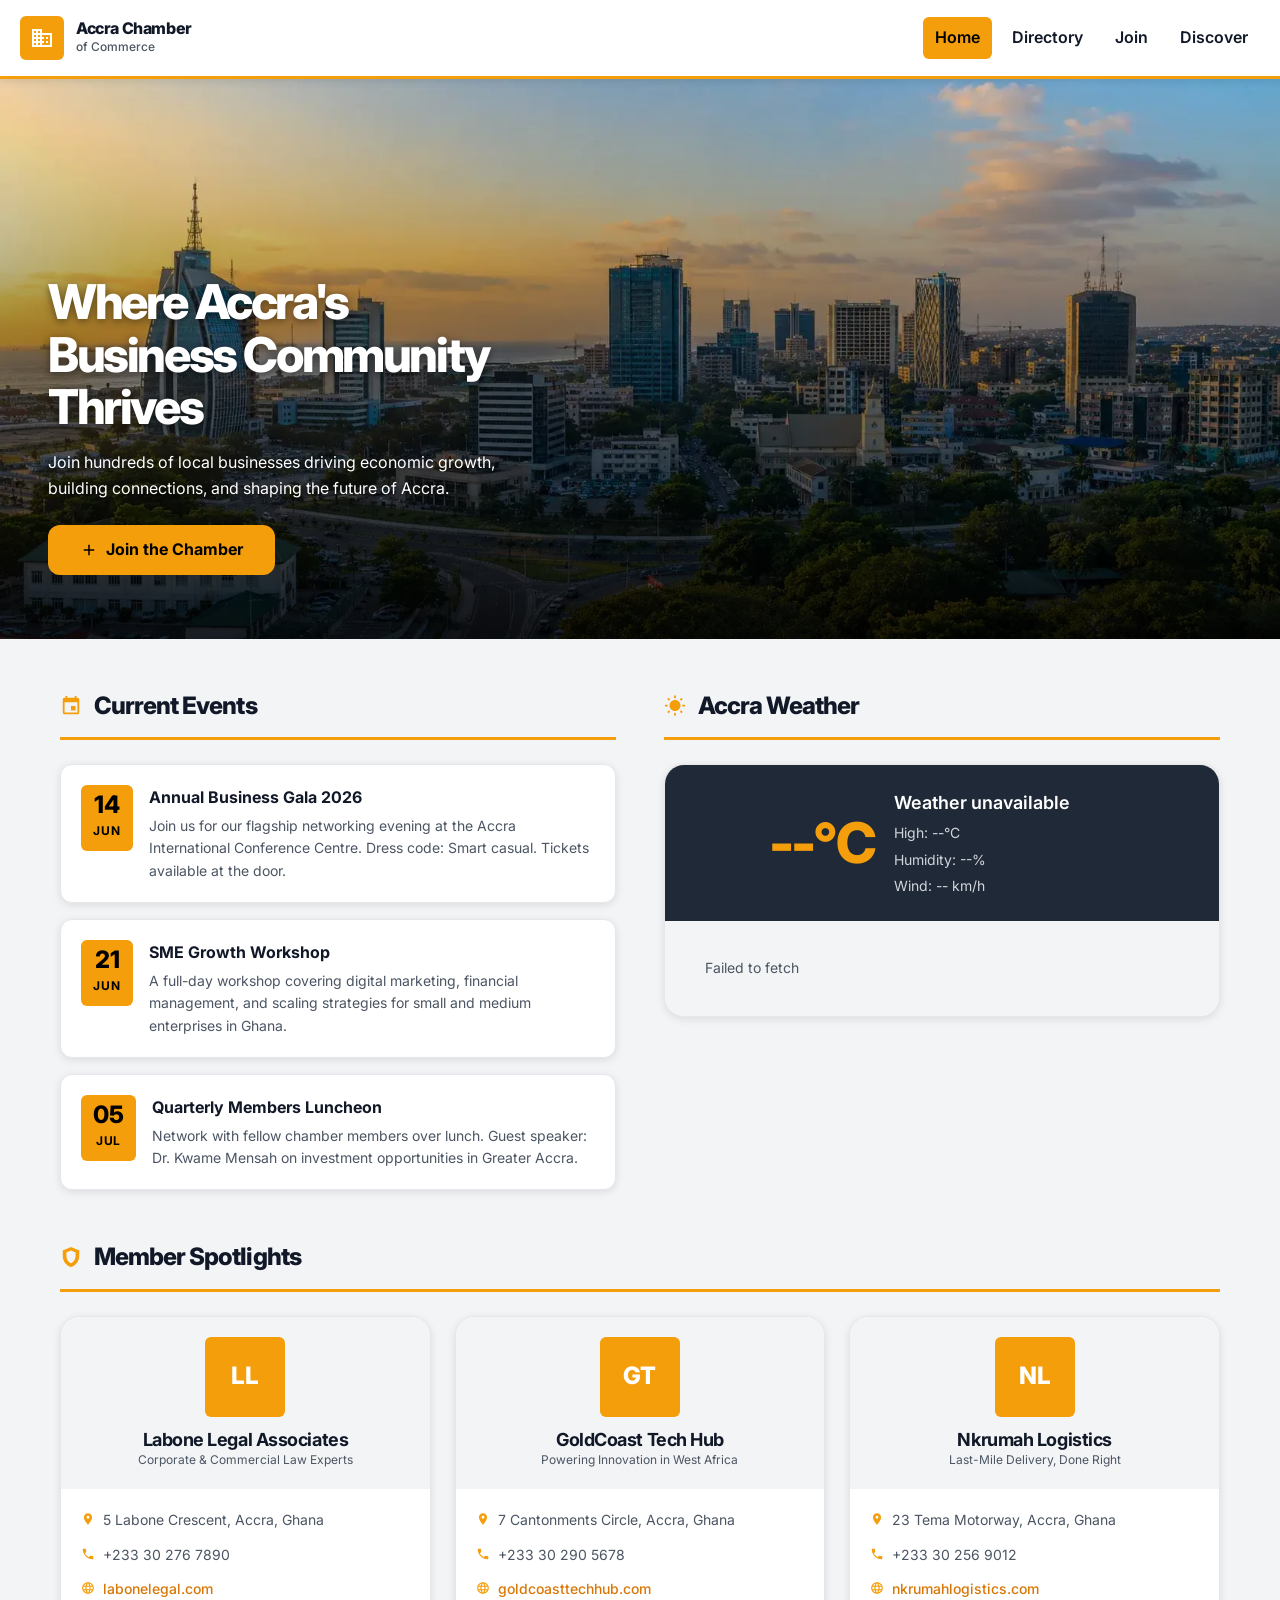
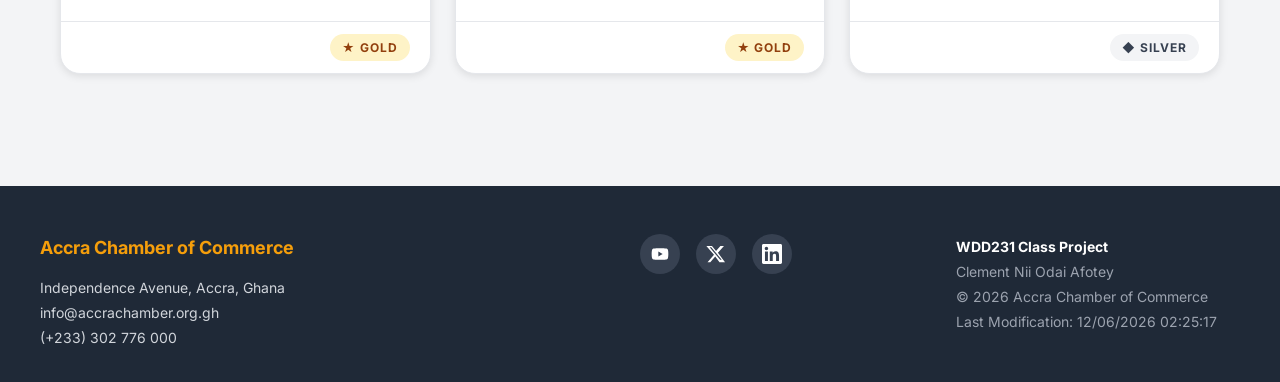
==== commit 95b96965: "Refactor chamber styles and scripts for improved layout and accessibility; remove unused CSS and enh" ====
--- a/chamber/index.html
+++ b/chamber/index.html
@@ -47,7 +47,7 @@
 <body>
 
   <!-- ======================================================
-       HEADER — identical to directory.html
+       HEADER 
   ====================================================== -->
   <header class="site-header">
     <a href="index.html" class="site-logo" aria-label="Accra Chamber of Commerce home">
--- a/chamber/styles/small.css
+++ b/chamber/styles/small.css
@@ -7,28 +7,18 @@
   --color-secondary: #f3f4f6;
   --color-black: #000000;
   --color-white: #ffffff;
+  --color-transparent: #00000000;
   --color-text: #111827;
   --color-text-muted: #4b5563;
   --color-border: #e5e7eb;
   --color-footer-bg: #1f2937;
   --color-shadow: #0000001a;
-  --color-transparent: #00000000;
-  --color-overlay-strong: #000000cc;
-  --color-overlay-medium: #00000066;
-  --color-shadow-strong: #00000080;
-  --color-shadow-soft: #00000099;
-  --color-muted-on-dark: #d1d5db;
-  --color-surface-strong: #374151;
-  --color-skeleton-start: #e5e7eb;
-  --color-skeleton-mid: #f3f4f6;
-  --color-badge-gold-bg: #fef3c7;
-  --color-badge-gold-text: #92400e;
 
   --color-gold-badge: #f59e0b;
-  --color-silver-badge: #9ca3af;
-  --color-member-badge: #6b7280;
-
-  --font-body: Inter, "Segoe UI", Roboto, Helvetica, Arial, sans-serif;
+  --color-silver-badge: #374151;
+  --color-member-badge: #374151;
+
+  --font-body: 'Inter', Arial, sans-serif;
 
   --fs-xs: 0.75rem;
   --fs-sm: 0.875rem;
@@ -167,7 +157,7 @@
   justify-content: space-between;
   width: 2rem;
   height: 1.4rem;
-  background: var(--color-transparent);
+  background: #00000000;
   border: 0;
   cursor: pointer;
   padding: 0;
@@ -322,10 +312,6 @@
   gap: var(--space-6);
 }
 
-#members-container[aria-busy="true"] {
-  min-height: 1600px;
-}
-
 /* ============================================================
    Member Card (grid view)
    ============================================================ */
@@ -340,14 +326,13 @@
   transition: transform 0.2s ease, box-shadow 0.2s ease;
 }
 
+#members-container[aria-busy="true"] {
+  min-height: 1800px;
+}
+
 .member-card:hover {
   transform: translateY(-2px);
   box-shadow: 0 8px 24px var(--color-shadow);
-}
-
-.member-card.is-skeleton:hover {
-  transform: none;
-  box-shadow: var(--shadow);
 }
 
 .card-header {
@@ -391,42 +376,6 @@
 .card-tagline {
   font-size: var(--fs-xs);
   color: var(--color-text-muted);
-}
-
-.card-line {
-  border-radius: 999px;
-  background: linear-gradient(90deg, var(--color-skeleton-start) 0%, var(--color-skeleton-mid) 50%, var(--color-skeleton-start) 100%);
-  background-size: 200% 100%;
-  animation: skeleton-loading 1.4s ease-in-out infinite;
-}
-
-.card-line.name-line {
-  width: 10rem;
-  height: 1.25rem;
-}
-
-.card-line.tagline-line {
-  width: 8rem;
-  height: 0.875rem;
-  margin-top: var(--space-2);
-}
-
-.card-line.detail-line {
-  width: 100%;
-  height: 0.95rem;
-}
-
-.member-card.is-skeleton .card-logo-placeholder {
-  color: var(--color-transparent);
-}
-
-.member-card.is-skeleton .membership-badge {
-  min-width: 5.75rem;
-  min-height: 1.625rem;
-  color: var(--color-transparent);
-  background: linear-gradient(90deg, var(--color-skeleton-start) 0%, var(--color-skeleton-mid) 50%, var(--color-skeleton-start) 100%);
-  background-size: 200% 100%;
-  animation: skeleton-loading 1.4s ease-in-out infinite;
 }
 
 .card-body {
@@ -483,18 +432,64 @@
 }
 
 .membership-badge.gold {
-  background: var(--color-badge-gold-bg);
-  color: var(--color-badge-gold-text);
+  background: #fef3c7;
+  color: #92400e;
 }
 
 .membership-badge.silver {
-  background: var(--color-secondary);
-  color: var(--color-surface-strong);
+  background: #f3f4f6;
+  color: #374151;
 }
 
 .membership-badge.member {
-  background: var(--color-border);
-  color: var(--color-member-badge);
+  background: #e5e7eb;
+  color: #6b7280;
+}
+
+.member-card.is-skeleton {
+  pointer-events: none;
+}
+
+.member-card.is-skeleton:hover {
+  transform: none;
+  box-shadow: var(--shadow);
+}
+
+.card-line {
+  display: block;
+  border-radius: 999px;
+  background: linear-gradient(90deg, #e5e7eb 0%, #f3f4f6 50%, #e5e7eb 100%);
+  background-size: 200% 100%;
+  animation: skeleton-loading 1.4s ease-in-out infinite;
+}
+
+.card-line.name-line {
+  width: 10rem;
+  height: 1.25rem;
+}
+
+.card-line.tagline-line {
+  width: 8rem;
+  height: 0.875rem;
+  margin-top: var(--space-2);
+}
+
+.card-line.detail-line {
+  width: 100%;
+  height: 0.95rem;
+}
+
+.member-card.is-skeleton .card-logo-placeholder {
+  color: #00000000;
+}
+
+.member-card.is-skeleton .membership-badge {
+  min-width: 5.75rem;
+  min-height: 1.625rem;
+  color: #00000000;
+  background: linear-gradient(90deg, #e5e7eb 0%, #f3f4f6 50%, #e5e7eb 100%);
+  background-size: 200% 100%;
+  animation: skeleton-loading 1.4s ease-in-out infinite;
 }
 
 /* ============================================================
@@ -505,54 +500,58 @@
   gap: var(--space-3);
 }
 
+/* List view card: single row, no images */
 #members-container.list-view .member-card {
-  flex-direction: row;
-  align-items: center;
+  flex-direction: column;
+  align-items: stretch;
   border-radius: var(--radius-md);
-}
-
+  flex-wrap: nowrap;
+}
+
+/* Hide entire card-header in list view (removes logo/initials/image) */
 #members-container.list-view .card-header {
-  flex-direction: row;
-  align-items: center;
-  text-align: left;
-  padding: var(--space-4);
-  background: var(--color-transparent);
-  min-width: 200px;
-  flex-shrink: 0;
-}
-
-#members-container.list-view .card-logo,
-#members-container.list-view .card-logo-placeholder {
-  width: 44px;
-  height: 44px;
-  font-size: var(--fs-base);
-}
-
-#members-container.list-view .card-tagline {
   display: none;
 }
 
+/* Card body fills available space */
 #members-container.list-view .card-body {
+  flex: 1;
   flex-direction: row;
   flex-wrap: wrap;
-  padding: var(--space-4);
-  gap: var(--space-4);
-  align-items: center;
+  align-items: center;
+  padding: var(--space-3) var(--space-4);
+  gap: var(--space-2) var(--space-5);
+  min-width: 0;
+  overflow: hidden;
+}
+
+#members-container.list-view .card-list-name {
+  width: 100%;
+  margin-bottom: 0;
+}
+
+#members-container.list-view .card-detail {
+  align-items: center;
+  min-width: 0;
+}
+
+#members-container.list-view .card-detail svg {
+  margin-top: 0;
 }
 
 #members-container.list-view .card-body img {
   display: none;
 }
 
+/* Badge stays on the right */
 #members-container.list-view .card-footer {
-  border-top: none;
-  border-left: 1px solid var(--color-border);
-  padding: var(--space-4);
-  margin-left: auto;
+  border-top: 1px solid var(--color-border);
+  border-left: none;
+  padding: var(--space-3) var(--space-4);
   flex-shrink: 0;
-}
-
-/* Hide image column in list view */
+  justify-content: flex-end;
+}
+
 #members-container.list-view .card-img-wrap {
   display: none;
 }
@@ -585,12 +584,12 @@
 .footer-brand address {
   font-style: normal;
   font-size: var(--fs-sm);
-  color: var(--color-muted-on-dark);
+  color: #d1d5db;
   line-height: 1.8;
 }
 
 .footer-brand address a {
-  color: var(--color-muted-on-dark);
+  color: #d1d5db;
 }
 
 .footer-social {
@@ -603,7 +602,7 @@
   width: 40px;
   height: 40px;
   border-radius: 50%;
-  background: var(--color-surface-strong);
+  background: #374151;
   display: inline-flex;
   align-items: center;
   justify-content: center;
@@ -623,17 +622,12 @@
 
 .footer-meta {
   font-size: var(--fs-sm);
-  color: var(--color-silver-badge);
+  color: #9ca3af;
   line-height: 1.8;
 }
 
 .footer-meta strong {
   color: var(--color-white);
-}
-
-#lastModified {
-  display: inline-block;
-  min-width: 30ch;
 }
 
 @keyframes skeleton-loading {
@@ -655,9 +649,19 @@
     animation-duration: 0.001ms !important;
     scroll-behavior: auto !important;
   }
-
-  .card-line,
-  .member-card.is-skeleton .membership-badge {
-    animation: none;
-  }
-}
+}
+
+/* ============================================================
+   Card list name — shown only in list view
+   ============================================================ */
+.card-list-name {
+  display: none;
+  font-size: var(--fs-base);
+  font-weight: 700;
+  color: var(--color-text);
+  margin-bottom: var(--space-1);
+}
+
+#members-container.list-view .card-list-name {
+  display: block;
+}
--- a/chamber/styles/large.css
+++ b/chamber/styles/large.css
@@ -19,6 +19,16 @@
 
   #members-container {
     grid-template-columns: repeat(2, minmax(0, 1fr));
+  }
+
+  #members-container.list-view .member-card {
+    flex-direction: row;
+    align-items: center;
+  }
+
+  #members-container.list-view .card-footer {
+    border-top: none;
+    border-left: 1px solid var(--color-border);
   }
 
   #members-container[aria-busy="true"] {
--- a/chamber/styles/home.css
+++ b/chamber/styles/home.css
@@ -1,3 +1,8 @@
+/* ============================================================
+   home.css — page-specific styles for chamber/index.html only.
+   All tokens, resets, header, footer, nav come from small.css.
+   ============================================================ */
+
 /* ============================================================
    Hero
    ============================================================ */
@@ -5,7 +10,6 @@
   position: relative;
   width: 100%;
   min-height: 420px;
-  background: var(--color-footer-bg);
   overflow: hidden;
   display: flex;
   align-items: flex-end;
@@ -24,7 +28,7 @@
 .hero-overlay {
   position: absolute;
   inset: 0;
-  background: linear-gradient(to top, var(--color-overlay-strong) 0%, var(--color-overlay-medium) 50%, var(--color-transparent) 100%);
+  background: linear-gradient(to top, #000000cc 0%, #00000066 50%, #00000000 100%);
   z-index: 1;
 }
 
@@ -42,7 +46,7 @@
   letter-spacing: -0.05em;
   line-height: 1.1;
   margin-bottom: var(--space-4);
-  text-shadow: 0 2px 8px var(--color-shadow-strong);
+  text-shadow: 0 2px 8px #00000080;
 }
 
 .hero-content p {
@@ -50,7 +54,7 @@
   font-size: var(--fs-base);
   margin-bottom: var(--space-6);
   max-width: 480px;
-  text-shadow: 0 1px 4px var(--color-shadow-soft);
+  text-shadow: 0 1px 4px #00000099;
 }
 
 .cta-btn {
@@ -148,11 +152,13 @@
   height: 64px;
   display: block;
   opacity: 0;
+  visibility: hidden;
   transition: opacity 0.15s ease;
 }
 
 .weather-icon.is-loaded {
   opacity: 1;
+  visibility: visible;
 }
 
 .weather-info {
@@ -169,7 +175,7 @@
 
 .weather-meta {
   font-size: var(--fs-sm);
-  color: var(--color-muted-on-dark);
+  color: #d1d5db;
 }
 
 .weather-forecast {
@@ -197,7 +203,7 @@
 .forecast-temp {
   font-size: var(--fs-lg);
   font-weight: 800;
-  color: var(--color-primary-dark);
+  color: var(--color-text);
 }
 
 .forecast-desc {
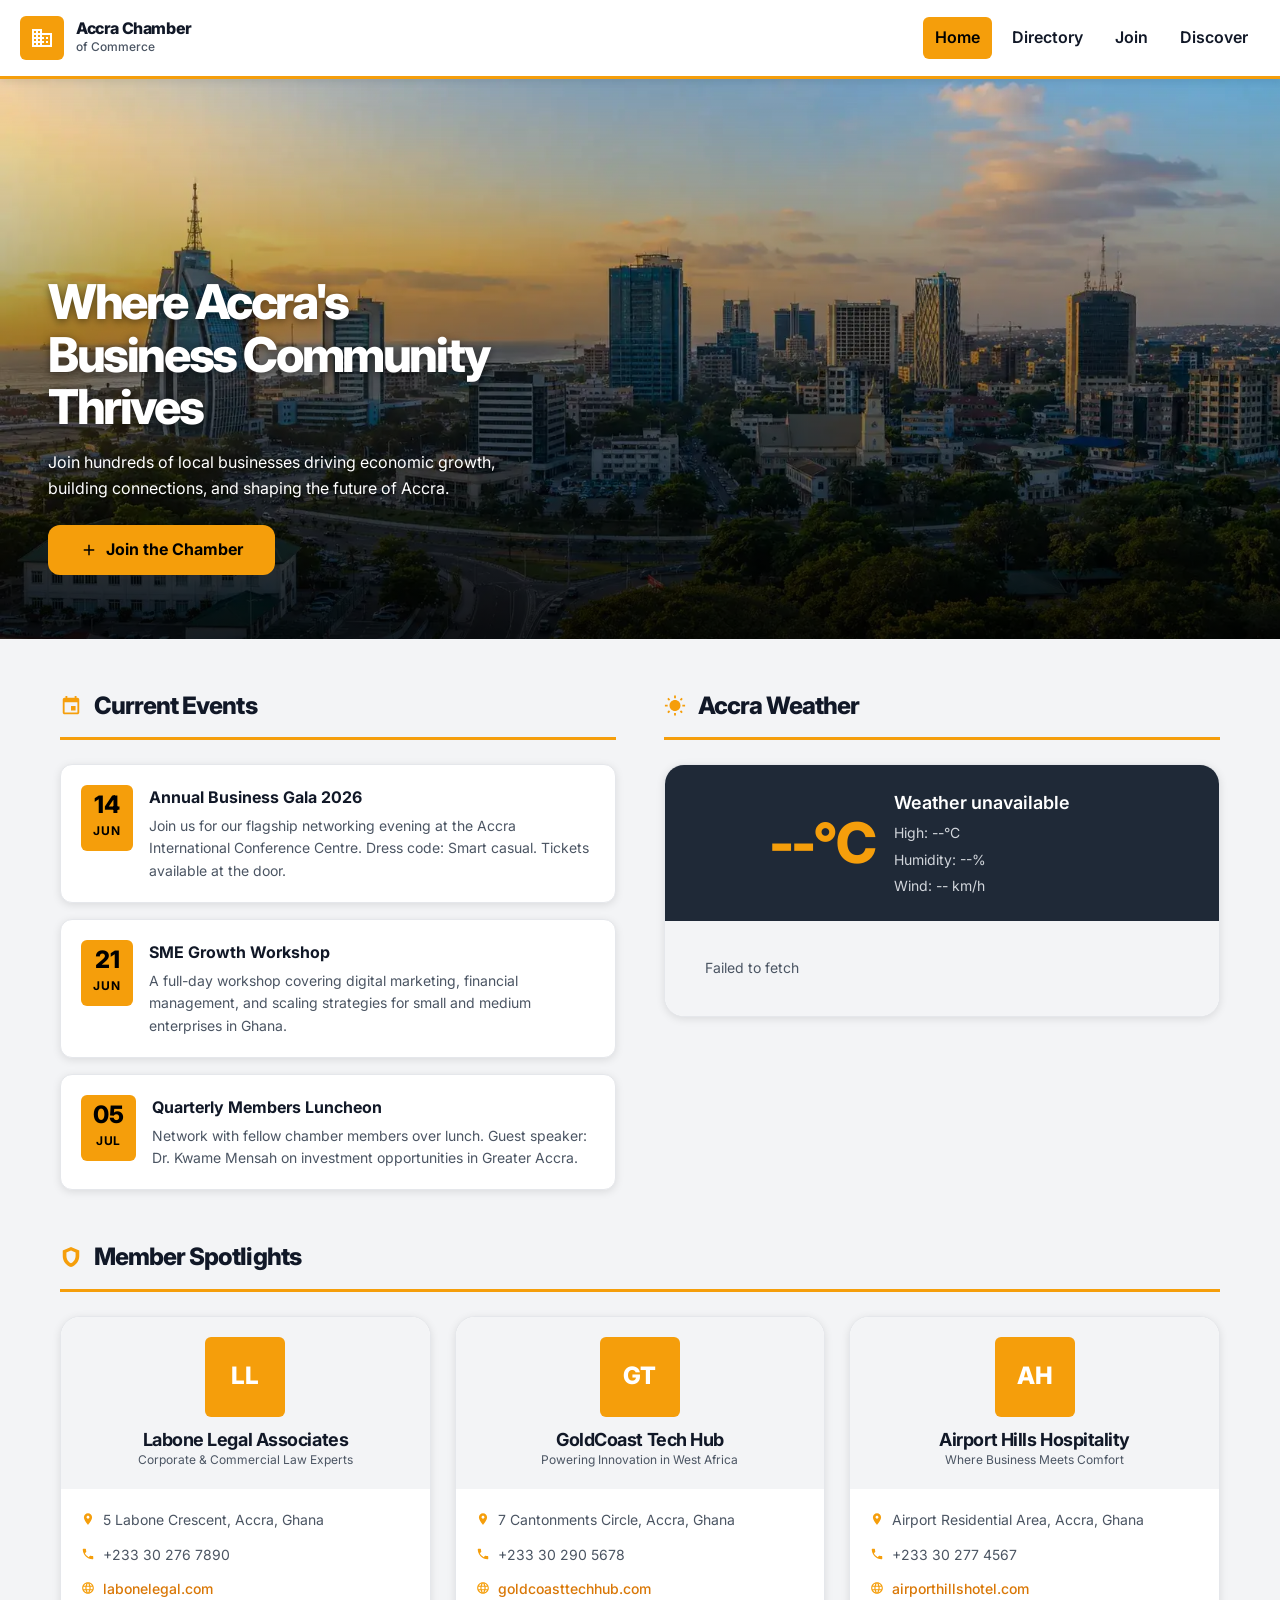
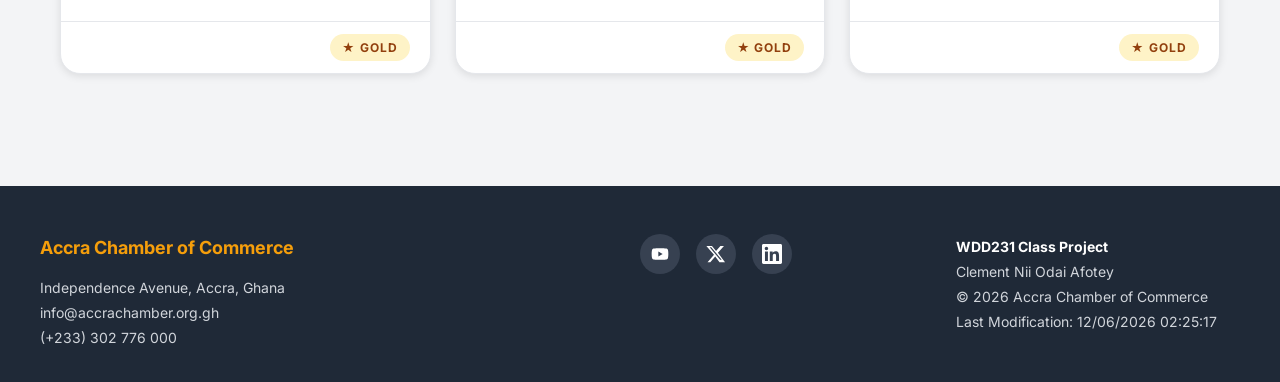
==== commit 0e81ff4a: "Add visually hidden heading for accessibility; update CSS variables for improved theming and maintai" ====
--- a/chamber/index.html
+++ b/chamber/index.html
@@ -86,6 +86,7 @@
        MAIN CONTENT
   ====================================================== -->
   <main>
+    <h1 class="visually-hidden">Home | Accra Chamber of Commerce</h1>
 
     <!-- ── Hero — with CTA overlay ──────────────────────── -->
     <section aria-label="Welcome banner">
--- a/chamber/styles/small.css
+++ b/chamber/styles/small.css
@@ -13,6 +13,11 @@
   --color-border: #e5e7eb;
   --color-footer-bg: #1f2937;
   --color-shadow: #0000001a;
+  --color-overlay-strong: #000000cc;
+  --color-overlay-medium: #00000066;
+  --color-shadow-strong: #00000080;
+  --color-shadow-soft: #00000099;
+  --color-muted-on-dark: #d1d5db;
 
   --color-gold-badge: #f59e0b;
   --color-silver-badge: #374151;
@@ -157,7 +162,7 @@
   justify-content: space-between;
   width: 2rem;
   height: 1.4rem;
-  background: #00000000;
+  background: var(--color-transparent);
   border: 0;
   cursor: pointer;
   padding: 0;
@@ -525,11 +530,6 @@
   overflow: hidden;
 }
 
-#members-container.list-view .card-list-name {
-  width: 100%;
-  margin-bottom: 0;
-}
-
 #members-container.list-view .card-detail {
   align-items: center;
   min-width: 0;
@@ -584,12 +584,12 @@
 .footer-brand address {
   font-style: normal;
   font-size: var(--fs-sm);
-  color: #d1d5db;
+  color: var(--color-muted-on-dark);
   line-height: 1.8;
 }
 
 .footer-brand address a {
-  color: #d1d5db;
+  color: var(--color-muted-on-dark);
 }
 
 .footer-social {
@@ -602,7 +602,7 @@
   width: 40px;
   height: 40px;
   border-radius: 50%;
-  background: #374151;
+  background: var(--color-silver-badge);
   display: inline-flex;
   align-items: center;
   justify-content: center;
@@ -622,7 +622,7 @@
 
 .footer-meta {
   font-size: var(--fs-sm);
-  color: #9ca3af;
+  color: var(--color-muted-on-dark);
   line-height: 1.8;
 }
 
@@ -664,4 +664,6 @@
 
 #members-container.list-view .card-list-name {
   display: block;
-}
+  width: 100%;
+  margin-bottom: 0;
+}
--- a/chamber/styles/home.css
+++ b/chamber/styles/home.css
@@ -28,7 +28,7 @@
 .hero-overlay {
   position: absolute;
   inset: 0;
-  background: linear-gradient(to top, #000000cc 0%, #00000066 50%, #00000000 100%);
+  background: linear-gradient(to top, var(--color-overlay-strong) 0%, var(--color-overlay-medium) 50%, var(--color-transparent) 100%);
   z-index: 1;
 }
 
@@ -46,7 +46,7 @@
   letter-spacing: -0.05em;
   line-height: 1.1;
   margin-bottom: var(--space-4);
-  text-shadow: 0 2px 8px #00000080;
+  text-shadow: 0 2px 8px var(--color-shadow-strong);
 }
 
 .hero-content p {
@@ -54,7 +54,7 @@
   font-size: var(--fs-base);
   margin-bottom: var(--space-6);
   max-width: 480px;
-  text-shadow: 0 1px 4px #00000099;
+  text-shadow: 0 1px 4px var(--color-shadow-soft);
 }
 
 .cta-btn {
@@ -175,7 +175,7 @@
 
 .weather-meta {
   font-size: var(--fs-sm);
-  color: #d1d5db;
+  color: var(--color-muted-on-dark);
 }
 
 .weather-forecast {
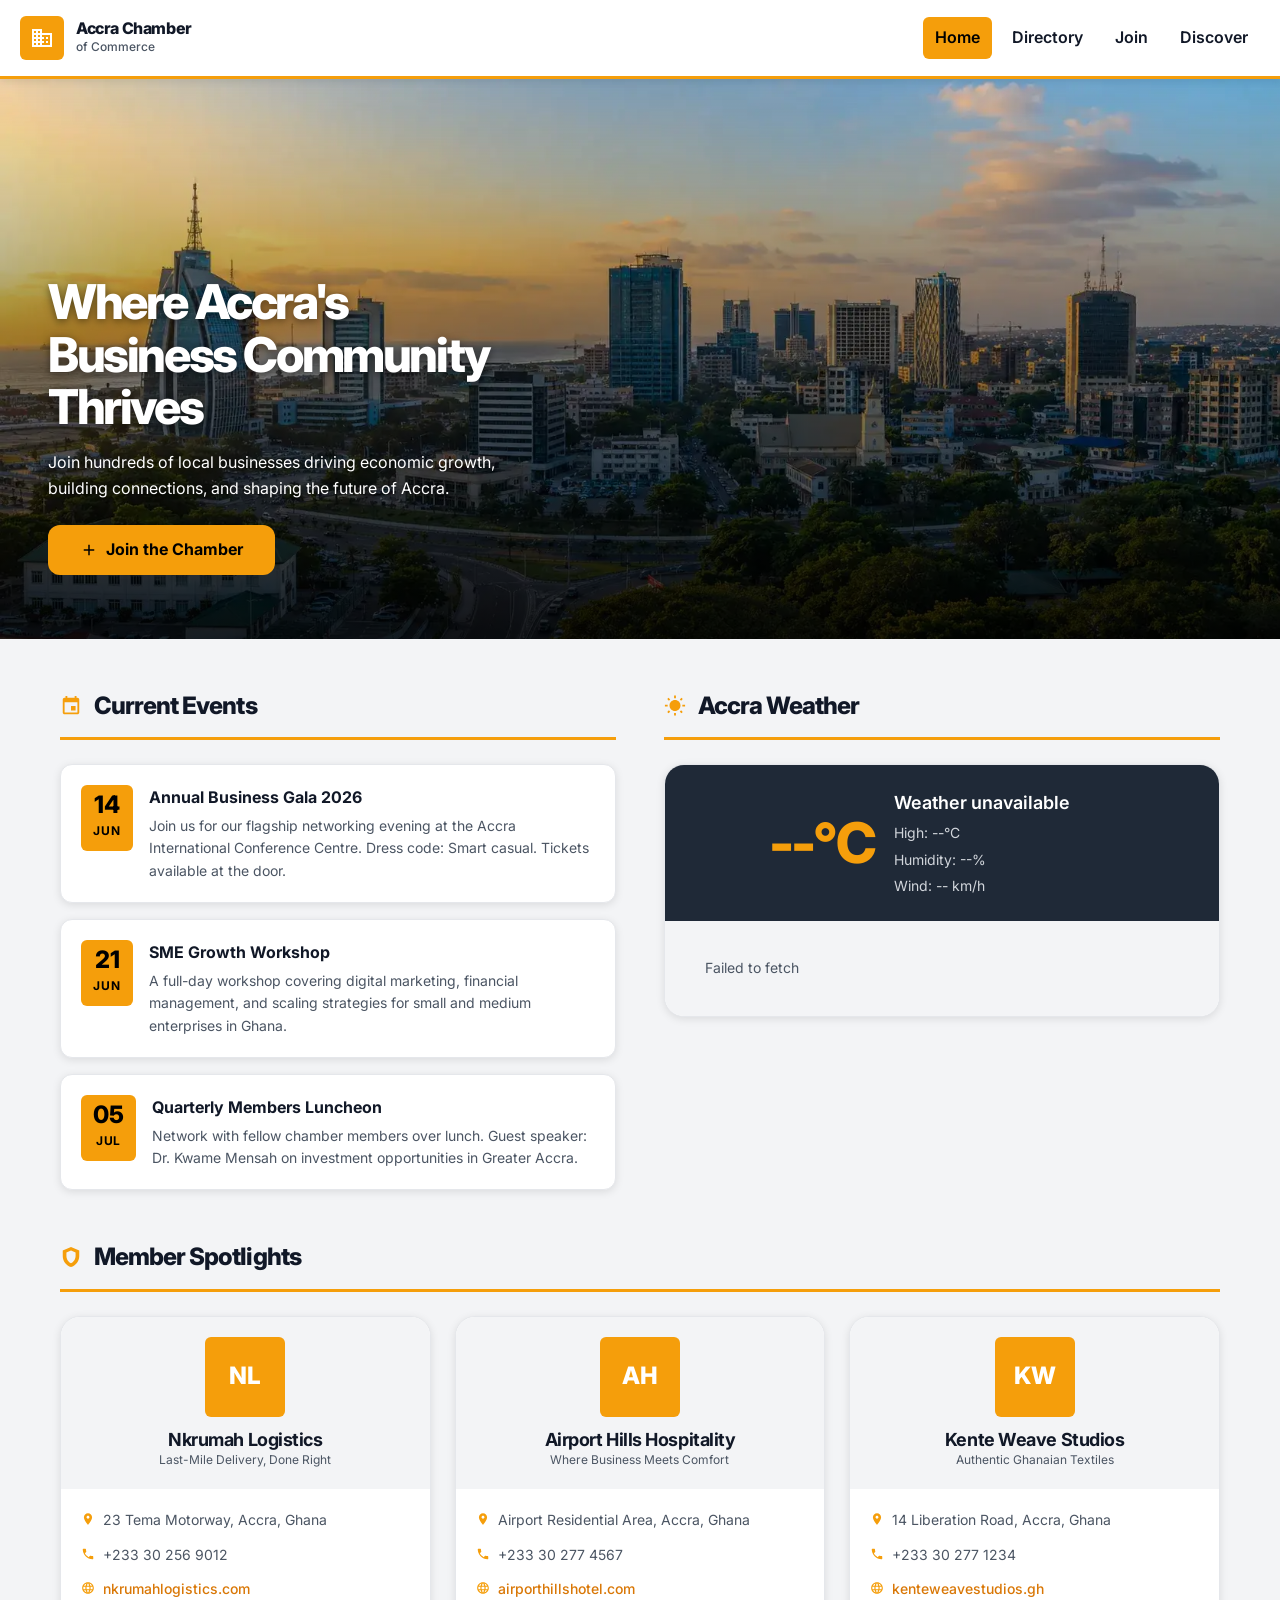
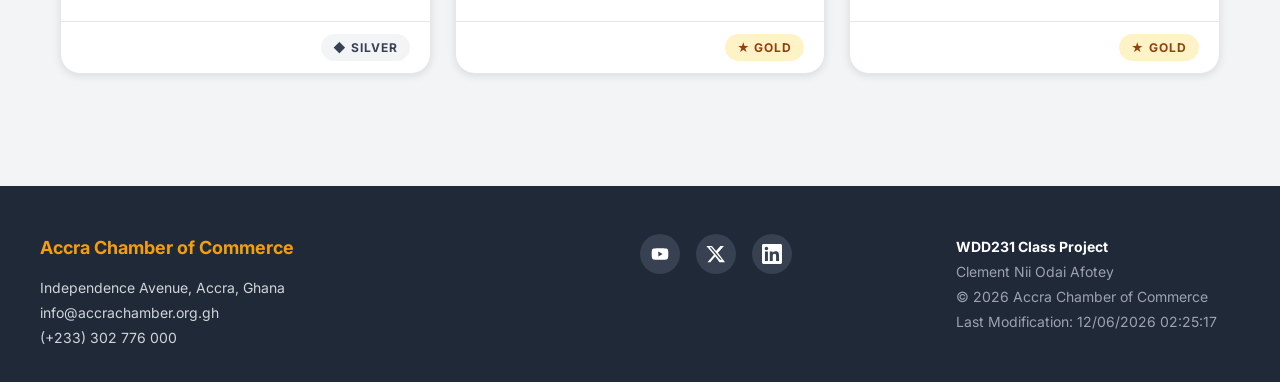
==== commit d1e69587: "Remove visually hidden heading for accessibility; update CSS variables for improved theming and main" ====
--- a/chamber/index.html
+++ b/chamber/index.html
@@ -86,7 +86,6 @@
        MAIN CONTENT
   ====================================================== -->
   <main>
-    <h1 class="visually-hidden">Home | Accra Chamber of Commerce</h1>
 
     <!-- ── Hero — with CTA overlay ──────────────────────── -->
     <section aria-label="Welcome banner">
--- a/chamber/styles/small.css
+++ b/chamber/styles/small.css
@@ -13,11 +13,6 @@
   --color-border: #e5e7eb;
   --color-footer-bg: #1f2937;
   --color-shadow: #0000001a;
-  --color-overlay-strong: #000000cc;
-  --color-overlay-medium: #00000066;
-  --color-shadow-strong: #00000080;
-  --color-shadow-soft: #00000099;
-  --color-muted-on-dark: #d1d5db;
 
   --color-gold-badge: #f59e0b;
   --color-silver-badge: #374151;
@@ -162,7 +157,7 @@
   justify-content: space-between;
   width: 2rem;
   height: 1.4rem;
-  background: var(--color-transparent);
+  background: #00000000;
   border: 0;
   cursor: pointer;
   padding: 0;
@@ -584,12 +579,12 @@
 .footer-brand address {
   font-style: normal;
   font-size: var(--fs-sm);
-  color: var(--color-muted-on-dark);
+  color: #d1d5db;
   line-height: 1.8;
 }
 
 .footer-brand address a {
-  color: var(--color-muted-on-dark);
+  color: #d1d5db;
 }
 
 .footer-social {
@@ -602,7 +597,7 @@
   width: 40px;
   height: 40px;
   border-radius: 50%;
-  background: var(--color-silver-badge);
+  background: #374151;
   display: inline-flex;
   align-items: center;
   justify-content: center;
@@ -622,7 +617,7 @@
 
 .footer-meta {
   font-size: var(--fs-sm);
-  color: var(--color-muted-on-dark);
+  color: #9ca3af;
   line-height: 1.8;
 }
 
--- a/chamber/styles/home.css
+++ b/chamber/styles/home.css
@@ -28,7 +28,7 @@
 .hero-overlay {
   position: absolute;
   inset: 0;
-  background: linear-gradient(to top, var(--color-overlay-strong) 0%, var(--color-overlay-medium) 50%, var(--color-transparent) 100%);
+  background: linear-gradient(to top, #000000cc 0%, #00000066 50%, #00000000 100%);
   z-index: 1;
 }
 
@@ -46,7 +46,7 @@
   letter-spacing: -0.05em;
   line-height: 1.1;
   margin-bottom: var(--space-4);
-  text-shadow: 0 2px 8px var(--color-shadow-strong);
+  text-shadow: 0 2px 8px #00000080;
 }
 
 .hero-content p {
@@ -54,7 +54,7 @@
   font-size: var(--fs-base);
   margin-bottom: var(--space-6);
   max-width: 480px;
-  text-shadow: 0 1px 4px var(--color-shadow-soft);
+  text-shadow: 0 1px 4px #00000099;
 }
 
 .cta-btn {
@@ -175,7 +175,7 @@
 
 .weather-meta {
   font-size: var(--fs-sm);
-  color: var(--color-muted-on-dark);
+  color: #d1d5db;
 }
 
 .weather-forecast {
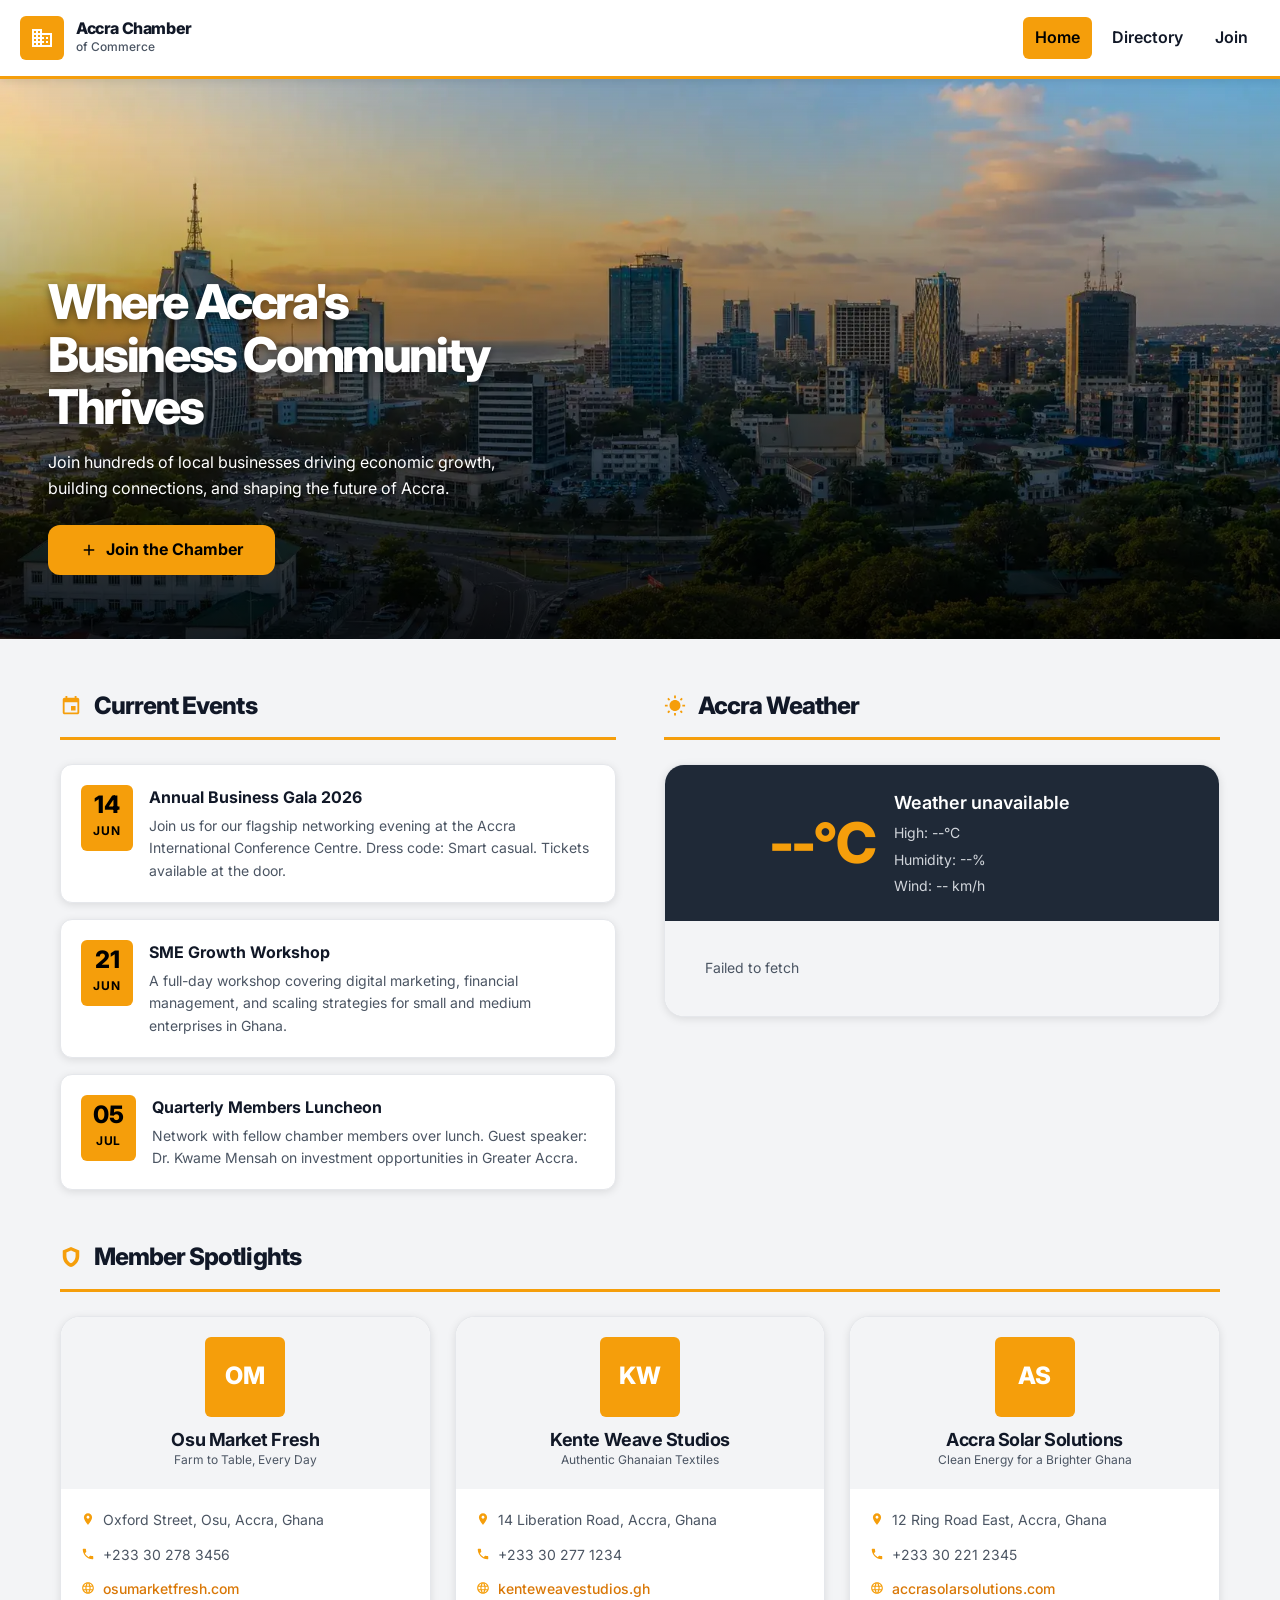
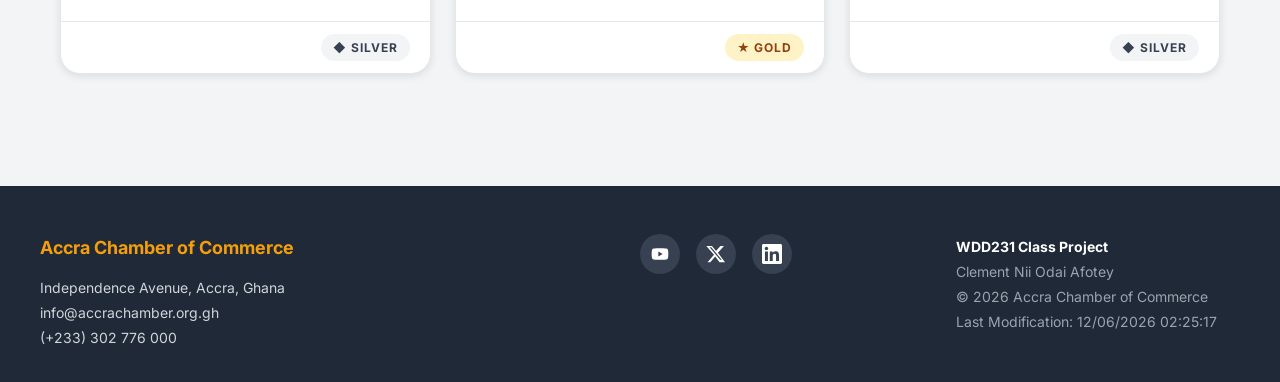
==== commit ee9bbf92: "Join Page" ====
--- a/chamber/index.html
+++ b/chamber/index.html
@@ -15,7 +15,7 @@
   <meta property="og:url" content="https://vikersjunior.github.io/wdd231/chamber/index.html">
   <meta property="og:title" content="Accra Chamber of Commerce">
   <meta property="og:description" content="Connecting local businesses, fostering growth, and building community in Accra, Ghana.">
-  <meta property="og:image" content="https://vikersjunior.github.io/wdd231/images/profile.webp">
+  <meta property="og:image" content="https://vikersjunior.github.io/wdd231/chamber/images/og-chamber.webp">
   <meta property="og:locale" content="en_GH">
   <meta property="og:site_name" content="Accra Chamber of Commerce">
 
@@ -23,13 +23,13 @@
   <link rel="preconnect" href="https://fonts.googleapis.com">
   <link rel="preconnect" href="https://fonts.gstatic.com" crossorigin>
   <link rel="preload" as="style"
-        href="https://fonts.googleapis.com/css2?family=Inter:ital,opsz,wght@0,14..32,100..900;1,14..32,100..900&display=swap">
+        href="https://fonts.googleapis.com/css2?family=Inter:ital,opsz,wght@0,14..32,100..900;1,14..32,100..900&amp;display=swap">
   <link rel="stylesheet"
-        href="https://fonts.googleapis.com/css2?family=Inter:ital,opsz,wght@0,14..32,100..900;1,14..32,100..900&display=swap"
+        href="https://fonts.googleapis.com/css2?family=Inter:ital,opsz,wght@0,14..32,100..900;1,14..32,100..900&amp;display=swap"
         media="print" onload="this.media='all'">
   <noscript>
     <link rel="stylesheet"
-          href="https://fonts.googleapis.com/css2?family=Inter:ital,opsz,wght@0,14..32,100..900;1,14..32,100..900&display=swap">
+          href="https://fonts.googleapis.com/css2?family=Inter:ital,opsz,wght@0,14..32,100..900;1,14..32,100..900&amp;display=swap">
   </noscript>
 
   <!-- CSS: shared first, then page-specific -->
@@ -68,7 +68,6 @@
       <a href="index.html" class="nav-link" aria-current="page">Home</a>
       <a href="directory.html" class="nav-link">Directory</a>
       <a href="join.html" class="nav-link">Join</a>
-      <a href="discover.html" class="nav-link">Discover</a>
     </nav>
 
     <button id="menu-toggle"
--- a/chamber/styles/small.css
+++ b/chamber/styles/small.css
@@ -73,6 +73,27 @@
   font-family: var(--font-body);
   cursor: pointer;
   border: 0;
+}
+
+.cta-btn {
+  display: inline-flex;
+  align-items: center;
+  justify-content: center;
+  gap: var(--space-2);
+  padding: var(--space-3) var(--space-8);
+  background: var(--color-primary);
+  color: var(--color-black);
+  font-weight: 700;
+  font-size: var(--fs-base);
+  border-radius: var(--radius-md);
+  text-decoration: none;
+  transition: background 0.15s ease, transform 0.15s ease;
+  border: 0;
+}
+
+.cta-btn:hover {
+  background: var(--color-primary-dark);
+  transform: translateY(-1px);
 }
 
 /* ============================================================
--- a/chamber/styles/home.css
+++ b/chamber/styles/home.css
@@ -55,26 +55,6 @@
   margin-bottom: var(--space-6);
   max-width: 480px;
   text-shadow: 0 1px 4px #00000099;
-}
-
-.cta-btn {
-  display: inline-flex;
-  align-items: center;
-  gap: var(--space-2);
-  padding: var(--space-3) var(--space-8);
-  background: var(--color-primary);
-  color: var(--color-black);
-  font-weight: 700;
-  font-size: var(--fs-base);
-  border-radius: var(--radius-md);
-  text-decoration: none;
-  transition: background 0.15s ease, transform 0.15s ease;
-  border: 0;
-}
-
-.cta-btn:hover {
-  background: var(--color-primary-dark);
-  transform: translateY(-1px);
 }
 
 /* ============================================================
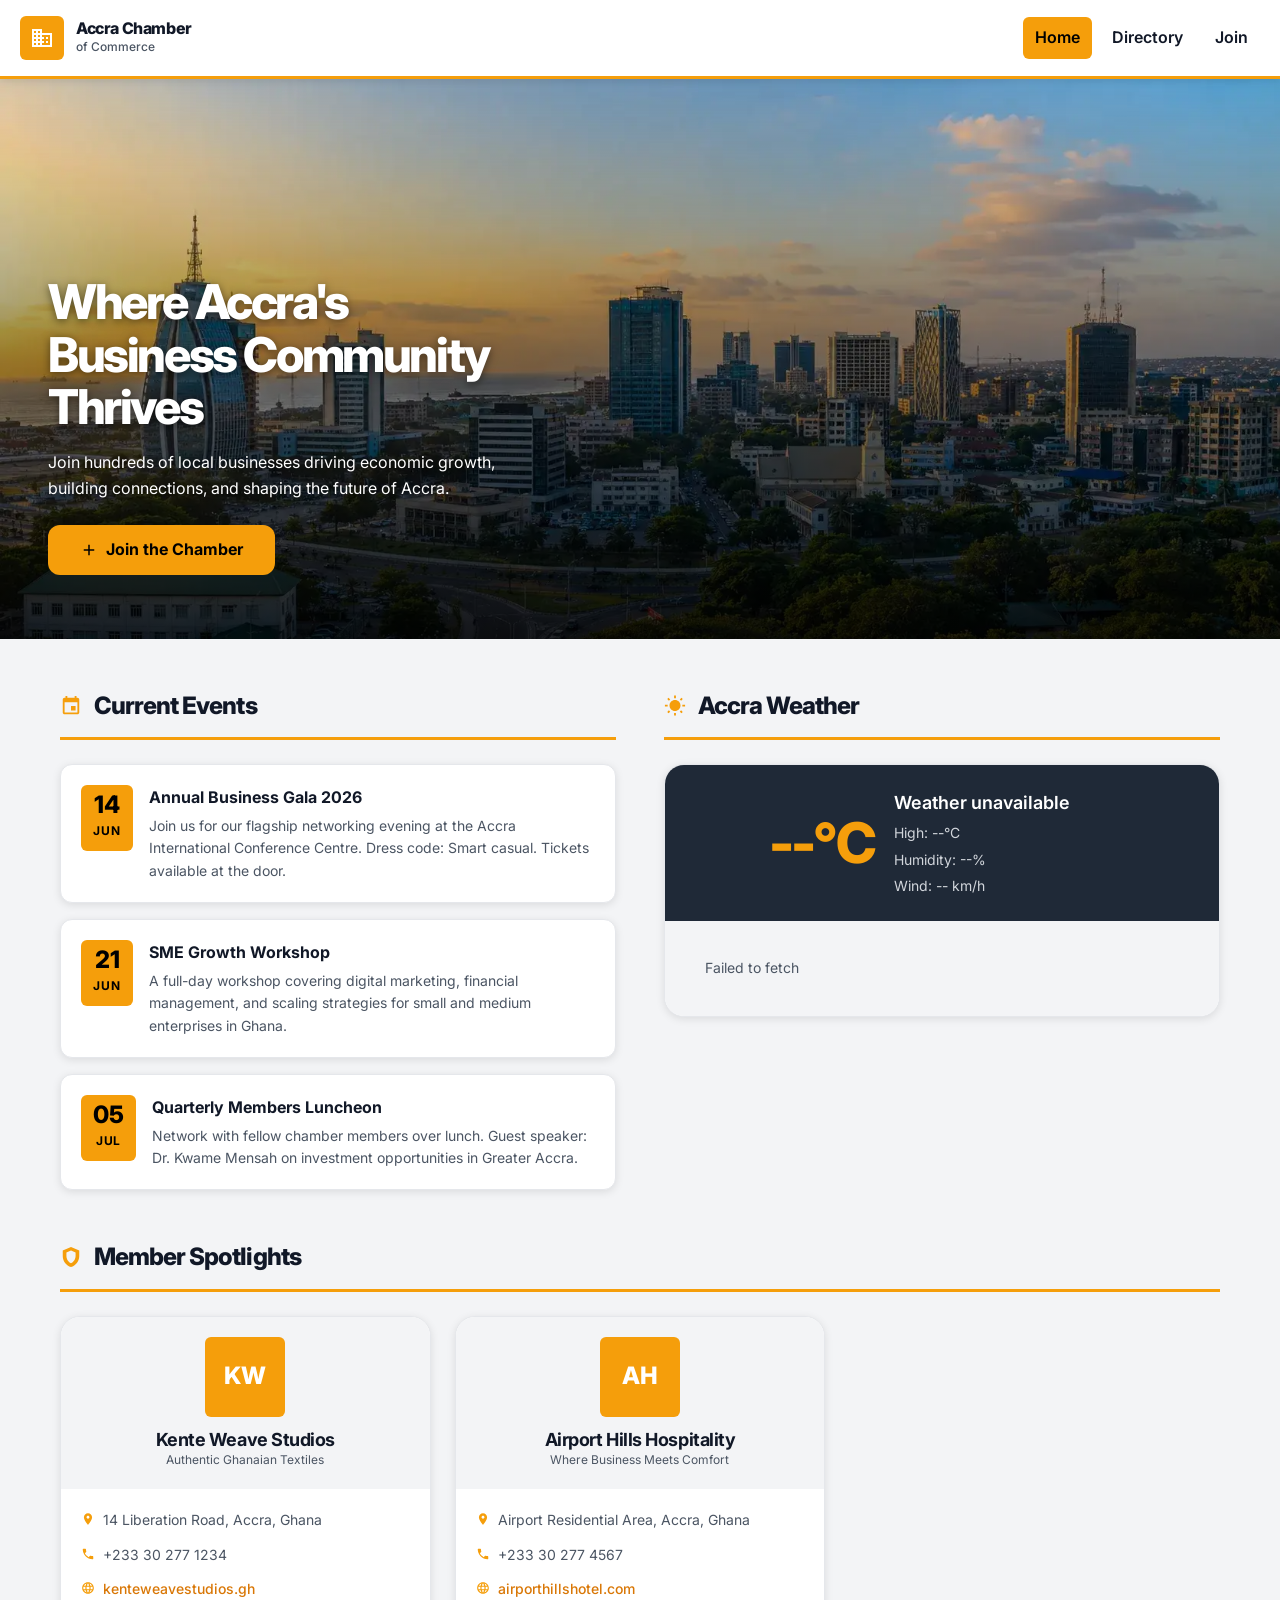
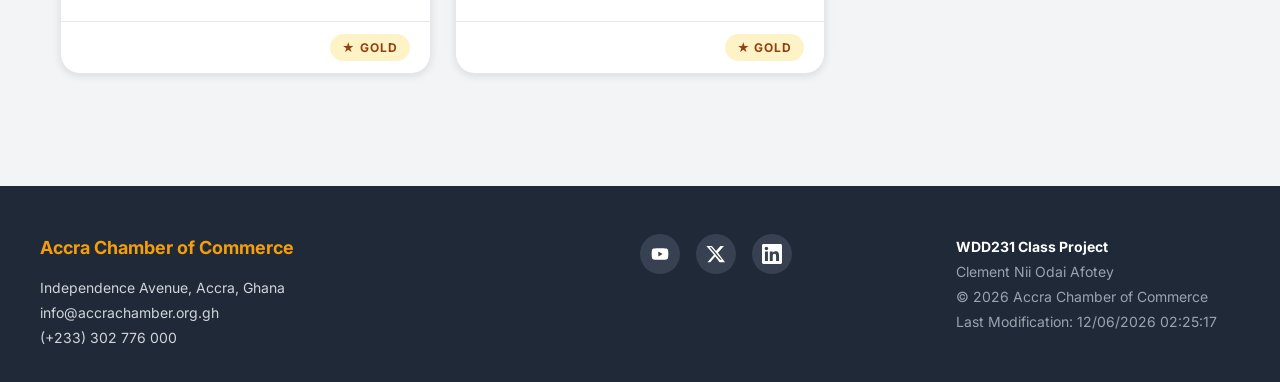
==== commit fc953122: "Refactor hero section styles for improved layout and responsiveness; update SVG fill color for bette" ====
--- a/chamber/index.html
+++ b/chamber/index.html
@@ -102,7 +102,7 @@
         <h1 class="hero-title">Where Accra's<br>Business Community Thrives</h1>
         <p>Join hundreds of local businesses driving economic growth, building connections, and shaping the future of Accra.</p>
         <a href="join.html" class="cta-btn">
-          <svg viewBox="0 0 24 24" width="18" height="18" fill="currentColor" aria-hidden="true">
+          <svg viewBox="0 0 24 24" width="18" height="18" fill="#000000" aria-hidden="true">
             <path d="M19 13h-6v6h-2v-6H5v-2h6V5h2v6h6v2z"/>
           </svg>
           Join the Chamber
@@ -253,4 +253,4 @@
   </footer>
 
 </body>
-</html>
+</html>
--- a/chamber/styles/home.css
+++ b/chamber/styles/home.css
@@ -9,7 +9,8 @@
 .hero {
   position: relative;
   width: 100%;
-  min-height: 420px;
+  min-height: 360px;
+  background: var(--color-footer-bg);
   overflow: hidden;
   display: flex;
   align-items: flex-end;
@@ -21,7 +22,7 @@
   width: 100%;
   height: 100%;
   object-fit: cover;
-  object-position: center;
+  object-position: center 30%;
   z-index: 0;
 }
 
@@ -35,12 +36,13 @@
 .hero-content {
   position: relative;
   z-index: 2;
-  padding: var(--space-10) var(--space-5);
+  padding: var(--space-8) var(--space-5);
   max-width: 640px;
+  width: 100%;
 }
 
 .hero-title {
-  font-size: var(--fs-2xl);
+  font-size: clamp(1.9rem, 7vw, var(--fs-2xl));
   font-weight: 800;
   color: var(--color-white);
   letter-spacing: -0.05em;
@@ -266,6 +268,11 @@
    Responsive — Tablet 640px+
    ============================================================ */
 @media screen and (min-width: 640px) {
+  .hero {
+    min-height: 420px;
+    align-items: flex-end;
+  }
+
   .hero-title {
     font-size: 2.5rem;
   }
@@ -303,4 +310,4 @@
   #spotlight-grid {
     grid-template-columns: repeat(3, 1fr);
   }
-}
+}
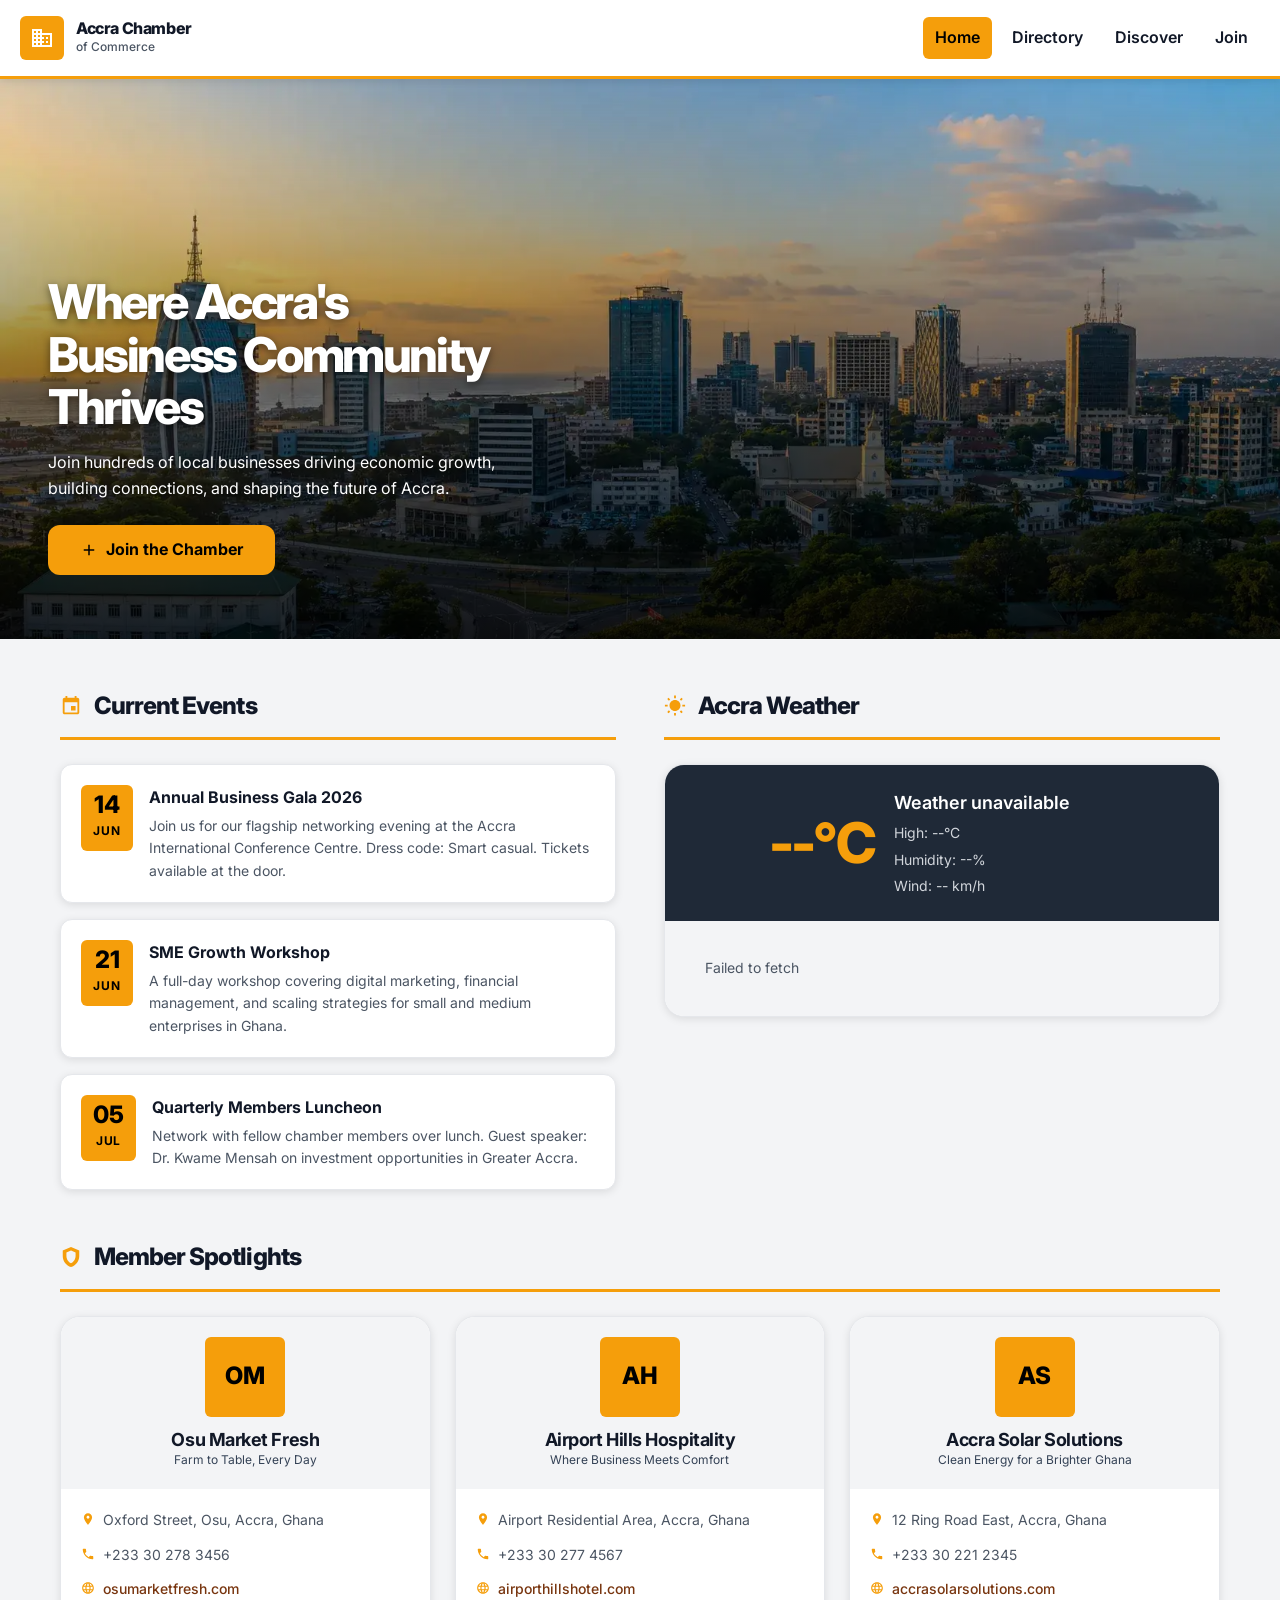
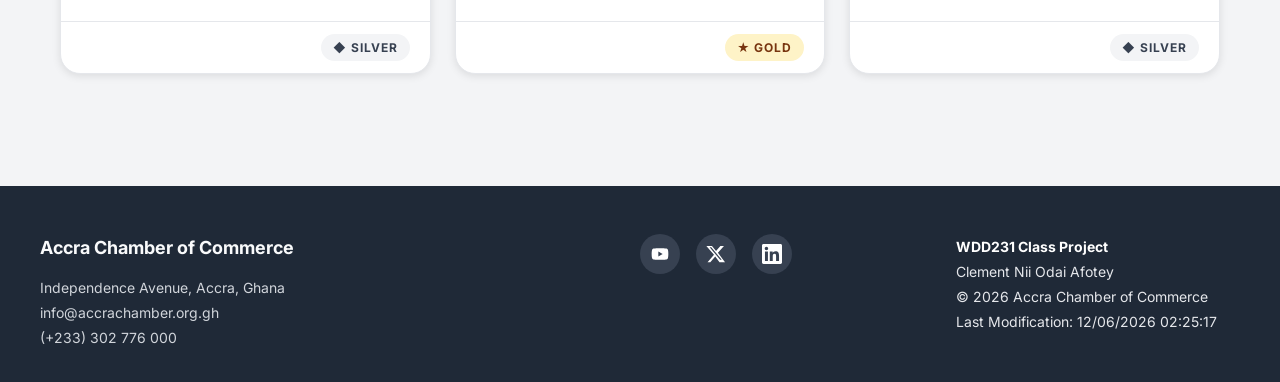
==== commit d9922039: "Add Discover Page functionality and styles - Implement discover.js to handle visit messages and dyna" ====
--- a/chamber/index.html
+++ b/chamber/index.html
@@ -67,6 +67,7 @@
          aria-label="Primary navigation">
       <a href="index.html" class="nav-link" aria-current="page">Home</a>
       <a href="directory.html" class="nav-link">Directory</a>
+      <a href="discover.html" class="nav-link">Discover</a>
       <a href="join.html" class="nav-link">Join</a>
     </nav>
 
--- a/chamber/styles/small.css
+++ b/chamber/styles/small.css
@@ -256,7 +256,7 @@
 }
 
 .page-intro p {
-  color: var(--color-text-muted);
+  color: #334155;
   font-size: var(--fs-base);
   margin-top: var(--space-2);
 }
@@ -383,7 +383,7 @@
   justify-content: center;
   font-size: var(--fs-xl);
   font-weight: 800;
-  color: var(--color-white);
+  color: var(--color-black);
 }
 
 .card-name {
@@ -396,7 +396,7 @@
 
 .card-tagline {
   font-size: var(--fs-xs);
-  color: var(--color-text-muted);
+  color: #334155;
 }
 
 .card-body {
@@ -424,7 +424,7 @@
 }
 
 .card-detail a {
-  color: var(--color-primary-dark);
+  color: #78350f;
   font-weight: 500;
 }
 
@@ -454,7 +454,7 @@
 
 .membership-badge.gold {
   background: #fef3c7;
-  color: #92400e;
+  color: #78350f;
 }
 
 .membership-badge.silver {
@@ -464,7 +464,7 @@
 
 .membership-badge.member {
   background: #e5e7eb;
-  color: #6b7280;
+  color: #1f2937;
 }
 
 .member-card.is-skeleton {
@@ -593,7 +593,7 @@
 .footer-brand p {
   font-weight: 700;
   font-size: var(--fs-lg);
-  color: var(--color-primary);
+  color: #f9fafb;
   margin-bottom: var(--space-3);
 }
 
@@ -638,7 +638,7 @@
 
 .footer-meta {
   font-size: var(--fs-sm);
-  color: #9ca3af;
+  color: #e5e7eb;
   line-height: 1.8;
 }
 
--- a/chamber/styles/home.css
+++ b/chamber/styles/home.css
@@ -9,7 +9,7 @@
 .hero {
   position: relative;
   width: 100%;
-  min-height: 360px;
+  min-height: clamp(300px, 52vw, 360px);
   background: var(--color-footer-bg);
   overflow: hidden;
   display: flex;
@@ -36,7 +36,7 @@
 .hero-content {
   position: relative;
   z-index: 2;
-  padding: var(--space-8) var(--space-5);
+  padding: var(--space-6) var(--space-5);
   max-width: 640px;
   width: 100%;
 }
@@ -190,7 +190,7 @@
 
 .forecast-desc {
   font-size: var(--fs-xs);
-  color: var(--color-text-muted);
+  color: #334155;
 }
 
 .weather-error {
@@ -310,4 +310,4 @@
   #spotlight-grid {
     grid-template-columns: repeat(3, 1fr);
   }
-}+}
